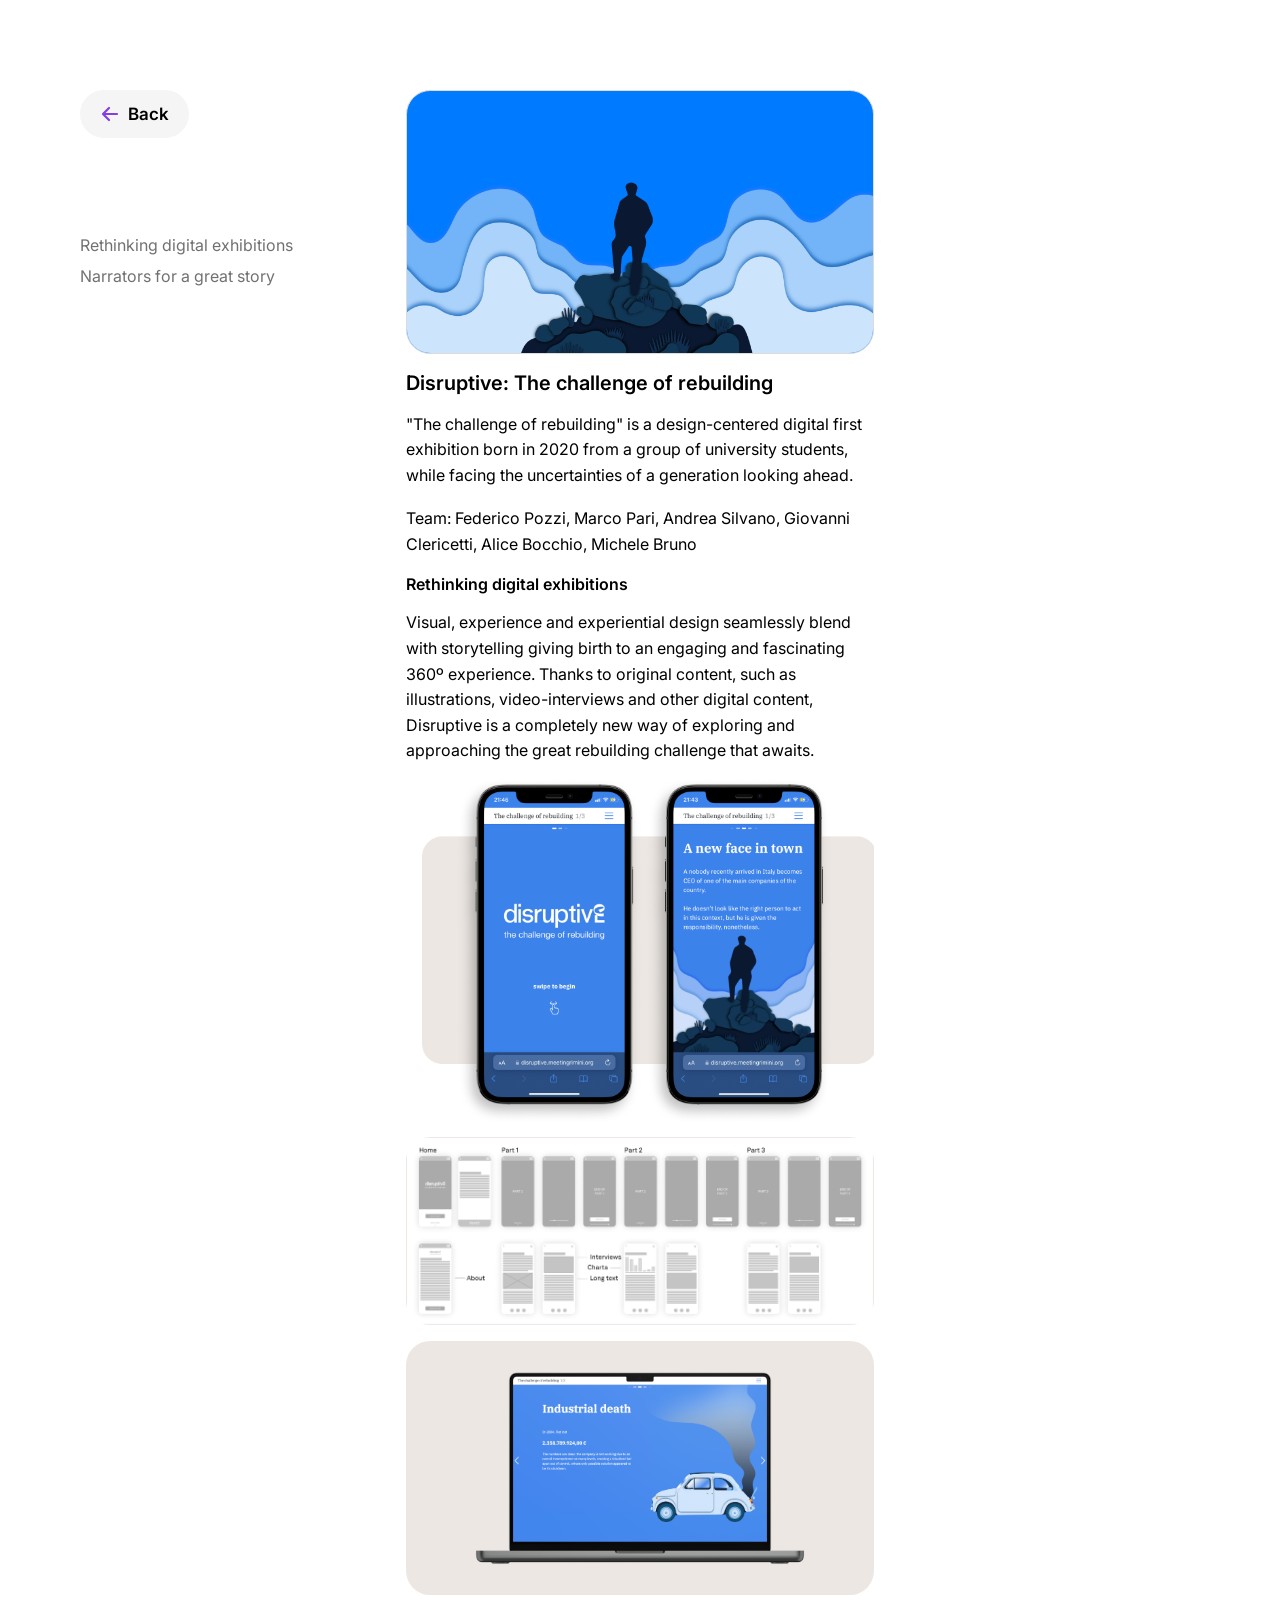
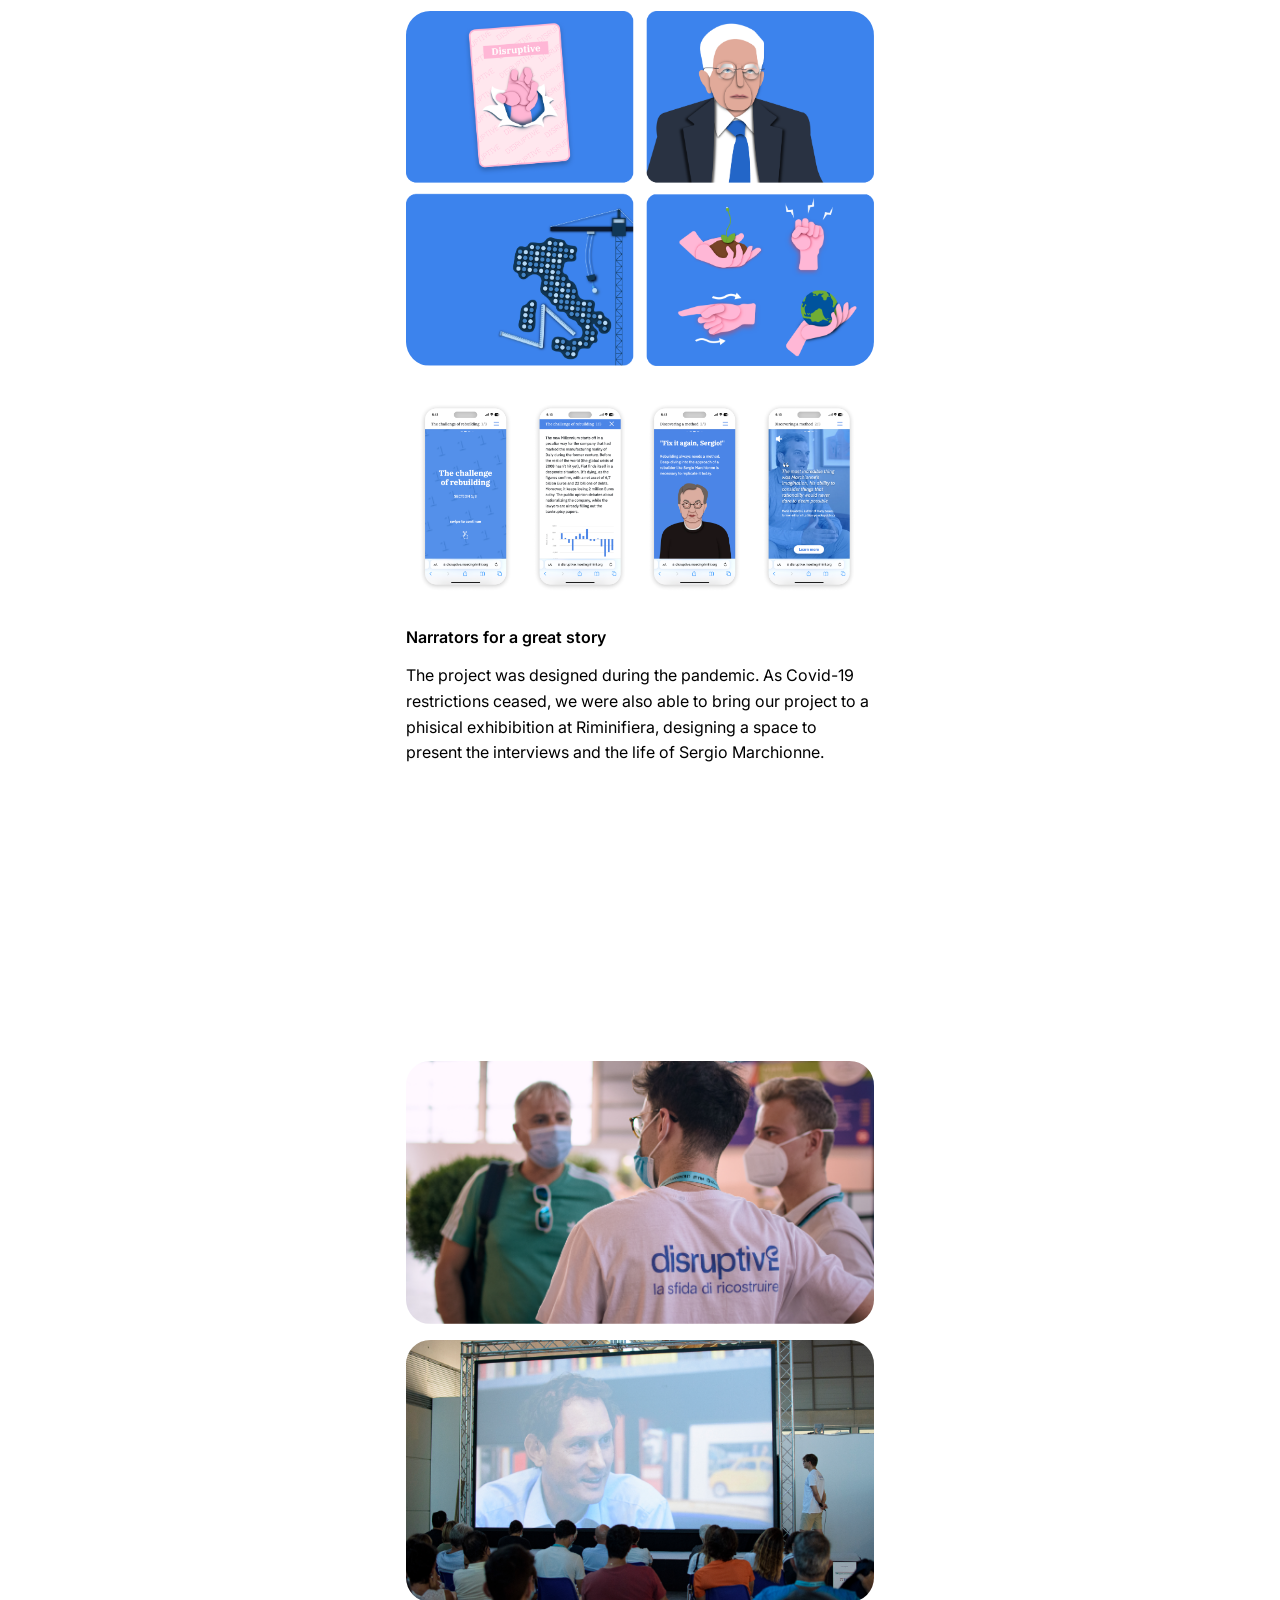
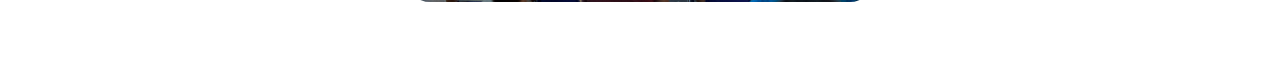
==== disruptive.html @ 3b6b98d2 "12.07.2026 Finalisation of Disruptive project" ====
<!DOCTYPE html>
<html lang="en">
<head>
    <meta charset="UTF-8">
    <meta name="viewport" content="width=device-width, initial-scale=1.0">
    <title>Disruptive: The challenge of rebuilding</title>
    <link rel="stylesheet" href="style.css">
    <link rel="preconnect" href="https://fonts.googleapis.com">
    <link rel="preconnect" href="https://fonts.gstatic.com" crossorigin>
    <link href="https://fonts.googleapis.com/css2?family=Inter:wght@400;600&display=swap" rel="stylesheet">
</head>
<body>
    <div class="container">
        <div class="project-detail">
            <div class="detail-left">
                <a href="index.html" class="action-btn back-btn">
                    <img src="./images/arrow-back-20.svg" class="btn-icon" alt="" />
                    <span>Back</span>
                </a>
                <div class="detail-nav-group">
                    <a class="detail-left-title" href="#summary">Disruptive: The challenge of rebuilding</a>
                    <nav class="detail-nav">
                        <a href="#1">Rethinking digital exhibitions</a>
                        <a href="#2">Narrators for a great story</a>
                        <!-- <a href="#3">Research</a>
                        <a href="#4">Solutions</a>
                        <a href="#5">Impact &amp; outcomes</a>
                        <a href="#6">Reflection and key learnings</a> -->
                    </nav>
                </div>
            </div>
            <div class="detail-right">
                <div class="project-image-wrapper">
                    <img class="project-image" src="./images/Disruptive_thumbnail.png" alt="Disruptive: The challenge of rebuilding" />
                </div>
                <h2 id="summary" class="detail-title">Disruptive: The challenge of rebuilding</h2>
                <p class="detail-body" style="margin-bottom: 2px;">"The challenge of rebuilding" is a design-centered digital first exhibition born in 2020 from a group of university students, while facing the uncertainties of a generation looking ahead.</p>
                <p class="detail-body">Team: Federico Pozzi, Marco Pari, Andrea Silvano, Giovanni Clericetti, Alice Bocchio, Michele Bruno</p>
                <h3 id="1" class="detail-subtitle">Rethinking digital exhibitions</h3>
                <p class="detail-body">Visual, experience and experiential design seamlessly blend with storytelling giving birth to an engaging and fascinating 360º experience. Thanks to original content, such as illustrations, video-interviews and other digital content, Disruptive is a completely new way of exploring and approaching the great rebuilding challenge that awaits.</p>
                <div class="simple-image-wrapper">
                    <img class="simple-image" src="./images/disruptive_2.png" alt="website preview" />
                </div>

                <!-- image wireframe -->
                <div class="fluid-image-wrapper">
                    <img class="fluid-image" src="./images/disruptive-3.png" alt="digital exhibition architecture" />
                </div>

                <div class="fluid-image-wrapper">
                    <img class="fluid-image" src="./images/disruptive_4.png" alt="Website chapter slide: Industrial death, illustrating Fiat's 2004 financial crisis" />
                </div>

                <div class="fluid-image-wrapper">
                    <img class="fluid-image" src="./images/disruptive-6.png" alt="Visual language for the digital exhibition" />
                </div>

                <div class="fluid-image-wrapper">
                    <img class="fluid-image" src="./images/disruptive_5.png" alt="Mobile view of the website's storytelling chapters, featuring a Sergio Marchionne portrait and quote" />
                </div>

                <h3 id="2" class="detail-subtitle">Narrators for a great story</h3>
                <p class="detail-body">The project was designed during the pandemic. As Covid-19 restrictions ceased, we were also able to bring our project to a phisical exhibibition at Riminifiera, designing a space to present the interviews and the life of Sergio Marchionne.</p>

                <div class="video-wrapper">
                    <iframe src="https://www.youtube.com/embed/VSNttCMVKhg?si=aKlhfZ4Y2-HPG0ot" title="YouTube video player" allow="accelerometer; autoplay; clipboard-write; encrypted-media; gyroscope; picture-in-picture; web-share" referrerpolicy="strict-origin-when-cross-origin" allowfullscreen></iframe>
                </div>

                <div class="fluid-image-wrapper">
                    <img class="fluid-image" src="./images/disruptive_6.png" alt="Physical exhibition" />
                </div>

                <div class="fluid-image-wrapper">
                    <img class="fluid-image" src="./images/disruptive_7.png" alt="Physical exhibition" />
                </div>
            </div>
        </div>
    </div>
    <script>
        // Sidebar title reveal
        const detailTitle = document.querySelector('.detail-title');
        const sidebarTitle = document.querySelector('.detail-left-title');

        if (detailTitle && sidebarTitle) {
            const observer = new IntersectionObserver(
                ([entry]) => sidebarTitle.classList.toggle('visible', !entry.isIntersecting),
                { threshold: 0, rootMargin: '-20px 0px 0px 0px' }
            );
            observer.observe(detailTitle);
        }

        // Scroll-spy for nav links
        const navLinks = document.querySelectorAll('.detail-nav a');
        const sectionIds = Array.from(navLinks).map(l => l.getAttribute('href').slice(1));
        const sections = sectionIds.map(id => document.getElementById(id)).filter(Boolean);

        function updateActiveNav() {
            let current = null;
            sections.forEach(section => {
                if (section.getBoundingClientRect().top <= 160) current = section.id;
            });
            navLinks.forEach(link => {
                link.classList.toggle('active', link.getAttribute('href') === `#${current}`);
            });
        }

        window.addEventListener('scroll', updateActiveNav, { passive: true });
        updateActiveNav();
    </script>
</body>
</html>
---- style.css ----
* {
    margin: 0;
    padding: 0;
    box-sizing: border-box;
}

html {
    scroll-behavior: smooth;
}

body {
    font-family: 'Inter', sans-serif;
    background-color: #ffffff;
    display: flex;
    justify-content: center;
    align-items: flex-start;
    min-height: 100vh;
}

.container {
    width: 100%;
    padding: 10vh 80px 0;
}

.profile-image {
    width: 32px;
    height: 32px;
    border-radius: 27.60px;
}

.content {
    width: 100%;
    display: flex;
    flex-direction: column;
    gap: 0;
}

.intro {
    display: grid;
    grid-template-columns: repeat(7, 1fr);
    gap: 20px;
    align-items: start;
    align-content: center;
    min-height: 80vh;
}

.profile-image-wrapper {
    grid-column: 2;
    justify-self: end;
}

.text-section {
    grid-column: 3 / span 3;
    display: flex;
    flex-direction: column;
    align-items: flex-start;
    gap: 9px;
}

h1 {
    color: black;
    font-size: 32px;
    font-weight: 600;
    line-height: 32px;
    word-wrap: break-word;
    margin: 0;
}

.intro p {
    color: black;
    font-size: 24px;
    font-weight: 400;
    word-wrap: break-word;
    margin: 0;
    line-height: 1.4;
}

.intro p a {
    color: inherit;
    text-decoration: underline;
    text-underline-offset: 3px;
}

.intro p a:hover {
    text-decoration-thickness: 2px;
}

.actions {
    display: flex;
    justify-content: flex-start;
    align-items: center;
    gap: 12px;
    margin-top: 25px;
}

.action-btn {
    padding: 14px 20px;
    background-color: #F5F5F5;
    border: none;
    border-radius: 100px;
    display: inline-flex;
    justify-content: flex-start;
    align-items: center;
    gap: 8px;
    cursor: pointer;
    font-family: 'Inter', sans-serif;
    font-size: 17px;
    font-weight: 600;
    color: black;
    text-decoration: none;
    transition: background-color 0.3s ease;
}

.action-btn:hover {
    background-color: #e8e8e8;
}

.action-btn .btn-icon {
    width: 20px;
    height: 20px;
    display: inline-block;
}

.resume-btn .btn-icon {
    filter: invert(24%) sepia(78%) saturate(1664%) hue-rotate(250deg) brightness(105%) contrast(100%);
}

.linkedin-btn .btn-icon {
    filter: invert(58%) sepia(76%) saturate(426%) hue-rotate(175deg) brightness(99%) contrast(99%);
}

.mail-btn .btn-icon {
    filter: invert(73%) sepia(82%) saturate(455%) hue-rotate(85deg) brightness(101%) contrast(101%);
}

.project {
    display: grid;
    grid-template-columns: repeat(7, 1fr);
    gap: 20px;
}

.project + .project {
    padding-top: 60px;
}

.project-content {
    grid-column: 3 / span 3;
    display: flex;
    flex-direction: column;
    gap: 16px;
}

.project-image-wrapper {
    width: 100%;
    aspect-ratio: 537.5 / 302.34;
    border-radius: 24.25px;
    border: 1.52px solid #DCDCDC;
    background-color: #007bff;
    overflow: hidden;
}

.simple-image-wrapper {
    width: 100%;
    aspect-ratio: 537.5 / 302.34;
    border-radius: 24.25px;
}

.project-image {
    width: 100%;
    height: 100%;
    object-fit: cover;
    display: block;
    transition: transform 0.3s ease;
}

.simple-image {
    width: 100%;
    height: 100%;
    object-fit: cover;
    border-radius: 24.25px;
}

.fluid-image-wrapper {
    width: 100%;
}

.fluid-image {
    width: 100%;
    height: auto;
    display: block;
    border-radius: 24.25px;
}

.video-wrapper {
    width: 100%;
    aspect-ratio: 16 / 9;
    border-radius: 24.25px;
    overflow: hidden;
}

.video-wrapper iframe {
    width: 100%;
    height: 100%;
    border: 0;
    display: block;
}

.project-image-wrapper:hover .project-image {
    transform: scale(1.05);
}

.project-info {
    display: flex;
    flex-direction: column;
    gap: 6px;
}

.project-meta {
    color: #717171;
    font-size: 14px;
    font-weight: 400;
}

.project-title {
    color: black;
    font-size: 16px;
    font-weight: 600;
}

.project-desc {
    color: #000000;
    font-size: 14px;
    font-weight: 400;
}

.project-disclaimer {
    color: #717171;
    font-size: 14px;
    font-weight: 400;
}

/* Project detail page */
.project-detail {
    display: grid;
    grid-template-columns: repeat(7, 1fr);
    gap: 20px;
    align-items: start;
    padding-bottom: 80px;
}

.detail-left {
    grid-column: 1 / span 2;
    display: flex;
    flex-direction: column;
    align-items: flex-start;
    gap: 40px;
    position: sticky;
    top: 10vh;
    align-self: start;
}

.detail-nav-group {
    display: flex;
    flex-direction: column;
    width: 100%;
}

.detail-left-title {
    color: #717171;
    font-size: 16px;
    font-weight: 400;
    line-height: 1.8;
    text-decoration: none;
    opacity: 0;
    margin-bottom: 24px;
    transition: opacity 0.3s ease;
}

.detail-left-title.visible {
    opacity: 1;
}

.detail-right {
    grid-column: 3 / span 3;
    display: flex;
    flex-direction: column;
    gap: 16px;
}

.detail-right .project-image-wrapper:hover .project-image {
    transform: none;
}

.detail-title {
    font-size: 20px;
    font-weight: 600;
    color: black;
    line-height: 1.3;
    margin: 0;
}

.detail-subtitle {
    font-size: 16px;
    font-weight: 600;
    color: black;
    line-height: 1.3;
    margin: 0;
}

.detail-nav {
    display: flex;
    flex-direction: column;
    gap: 2px;
}

.detail-nav a {
    color: #717171;
    font-size: 16px;
    font-weight: 400;
    text-decoration: none;
    line-height: 1.8;
    transition: color 0.2s ease;
}

.detail-nav a:hover,
.detail-nav a.active {
    color: black;
}

.detail-body {
    color: black;
    font-size: 16px;
    font-weight: 400;
    line-height: 1.6;
    margin: 0;
}

/* Make project card content a link */
a.project-content {
    text-decoration: none;
    color: inherit;
    cursor: pointer;
}

@media (max-width: 768px) {
    .container {
        padding: 20px;
    }

    .intro {
        display: flex;
        flex-direction: row;
        gap: 12px;
    }

    .profile-image-wrapper,
    .text-section {
        grid-column: auto;
    }

    .project {
        display: block;
    }

    .project-content {
        grid-column: auto;
    }

    .intro p {
        font-size: 24px;
    }

    .actions {
        flex-wrap: wrap;
    }

    .project-detail {
        display: flex;
        flex-direction: column;
        gap: 24px;
    }

    .detail-nav {
        display: none;
    }
}
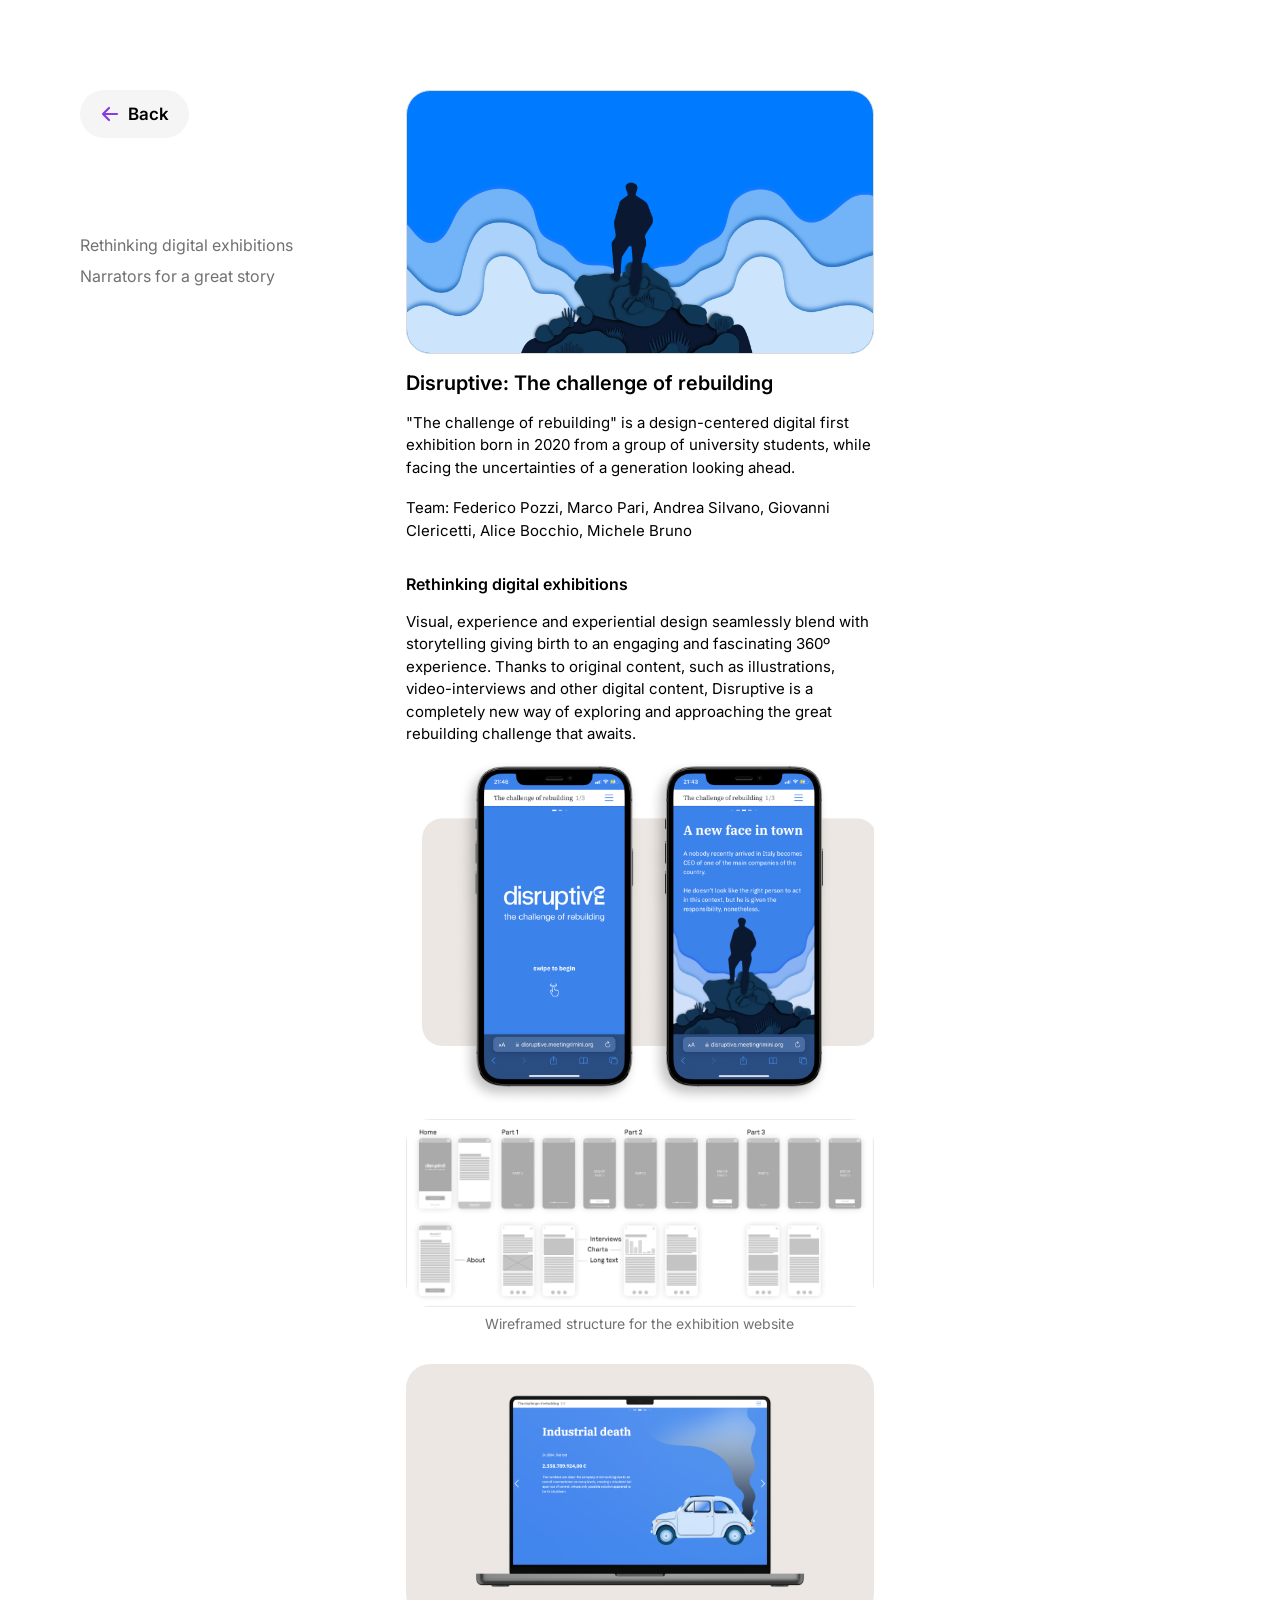
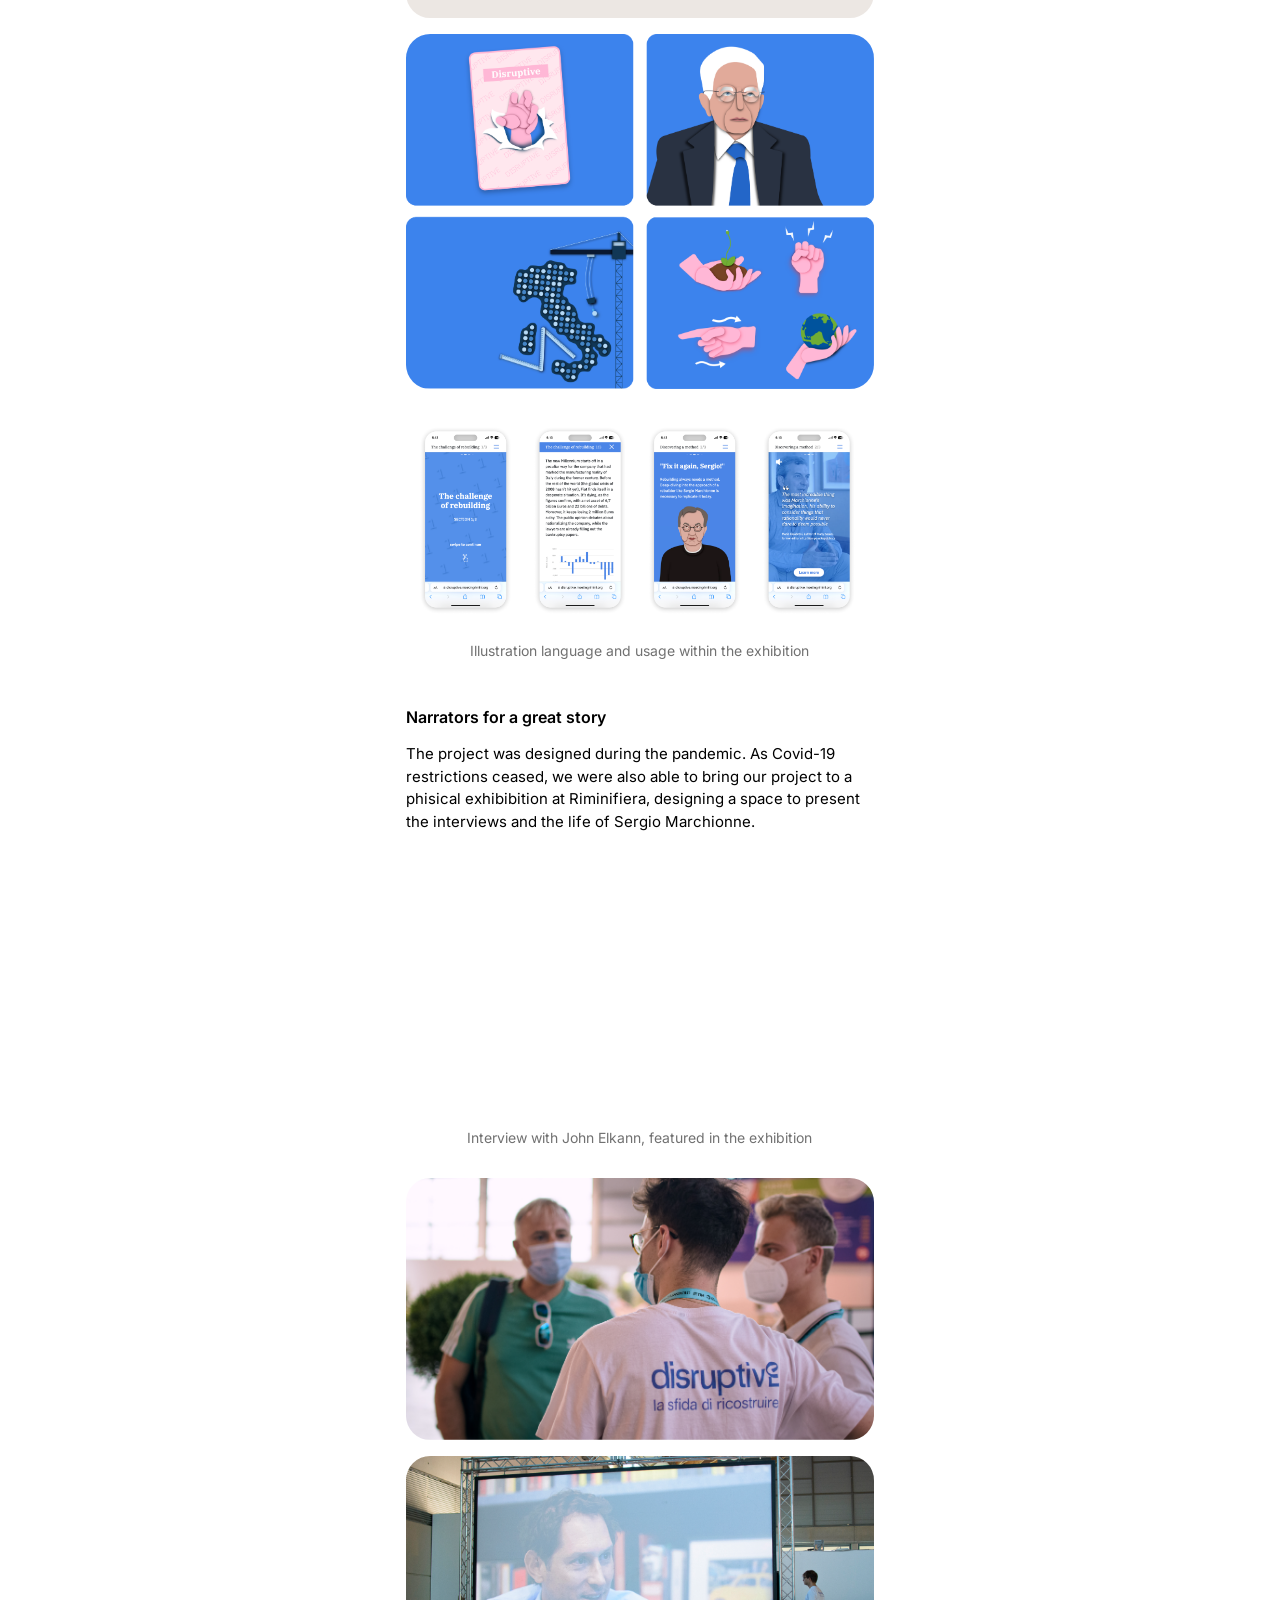
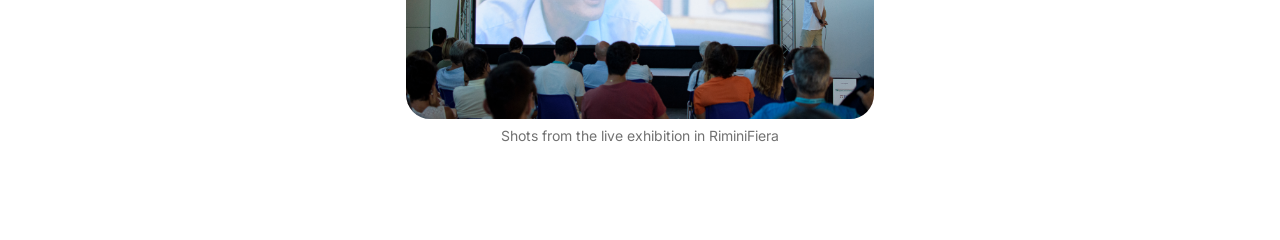
==== commit 5fcb0bb1: "04 ago - commit" ====
--- a/disruptive.html
+++ b/disruptive.html
@@ -10,6 +10,7 @@
     <link href="https://fonts.googleapis.com/css2?family=Inter:wght@400;600&display=swap" rel="stylesheet">
 </head>
 <body>
+    <div class="top-fade"></div>
     <div class="container">
         <div class="project-detail">
             <div class="detail-left">
@@ -45,6 +46,7 @@
                 <!-- image wireframe -->
                 <div class="fluid-image-wrapper">
                     <img class="fluid-image" src="./images/disruptive-3.png" alt="digital exhibition architecture" />
+                    <p class="project-disclaimer" style="margin-top: 8px; margin-bottom: 16px;">Wireframed structure for the exhibition website</p>
                 </div>
 
                 <div class="fluid-image-wrapper">
@@ -57,6 +59,7 @@
 
                 <div class="fluid-image-wrapper">
                     <img class="fluid-image" src="./images/disruptive_5.png" alt="Mobile view of the website's storytelling chapters, featuring a Sergio Marchionne portrait and quote" />
+                    <p class="project-disclaimer" style="margin-top: 8px; margin-bottom: 16px;">Illustration language and usage within the exhibition</p>
                 </div>
 
                 <h3 id="2" class="detail-subtitle">Narrators for a great story</h3>
@@ -65,6 +68,7 @@
                 <div class="video-wrapper">
                     <iframe src="https://www.youtube.com/embed/VSNttCMVKhg?si=aKlhfZ4Y2-HPG0ot" title="YouTube video player" allow="accelerometer; autoplay; clipboard-write; encrypted-media; gyroscope; picture-in-picture; web-share" referrerpolicy="strict-origin-when-cross-origin" allowfullscreen></iframe>
                 </div>
+                <p class="project-disclaimer" style="margin-bottom: 16px;">Interview with John Elkann, featured in the exhibition</p>
 
                 <div class="fluid-image-wrapper">
                     <img class="fluid-image" src="./images/disruptive_6.png" alt="Physical exhibition" />
@@ -72,6 +76,7 @@
 
                 <div class="fluid-image-wrapper">
                     <img class="fluid-image" src="./images/disruptive_7.png" alt="Physical exhibition" />
+                    <p class="project-disclaimer" style="margin-top: 8px; margin-bottom: 16px;">Shots from the live exhibition in RiminiFiera</p>
                 </div>
             </div>
         </div>
--- a/style.css
+++ b/style.css
@@ -20,6 +20,17 @@
 .container {
     width: 100%;
     padding: 10vh 80px 0;
+}
+
+.top-fade {
+    position: fixed;
+    top: 0;
+    left: 0;
+    width: 100%;
+    height: 90px;
+    background: linear-gradient(to bottom, #ffffff 0%, rgba(255, 255, 255, 0) 100%);
+    pointer-events: none;
+    z-index: 999;
 }
 
 .profile-image {
@@ -68,11 +79,11 @@
 
 .intro p {
     color: black;
-    font-size: 24px;
+    font-size: 22px;
     font-weight: 400;
     word-wrap: break-word;
     margin: 0;
-    line-height: 1.4;
+    line-height: 1.35;
 }
 
 .intro p a {
@@ -237,6 +248,7 @@
     color: #717171;
     font-size: 14px;
     font-weight: 400;
+    text-align: center;
 }
 
 /* Project detail page */
@@ -305,6 +317,7 @@
     color: black;
     line-height: 1.3;
     margin: 0;
+    padding-top: 16px;
 }
 
 .detail-nav {
@@ -329,9 +342,9 @@
 
 .detail-body {
     color: black;
-    font-size: 16px;
-    font-weight: 400;
-    line-height: 1.6;
+    font-size: 15px;
+    font-weight: 400;
+    line-height: 1.5;
     margin: 0;
 }
 
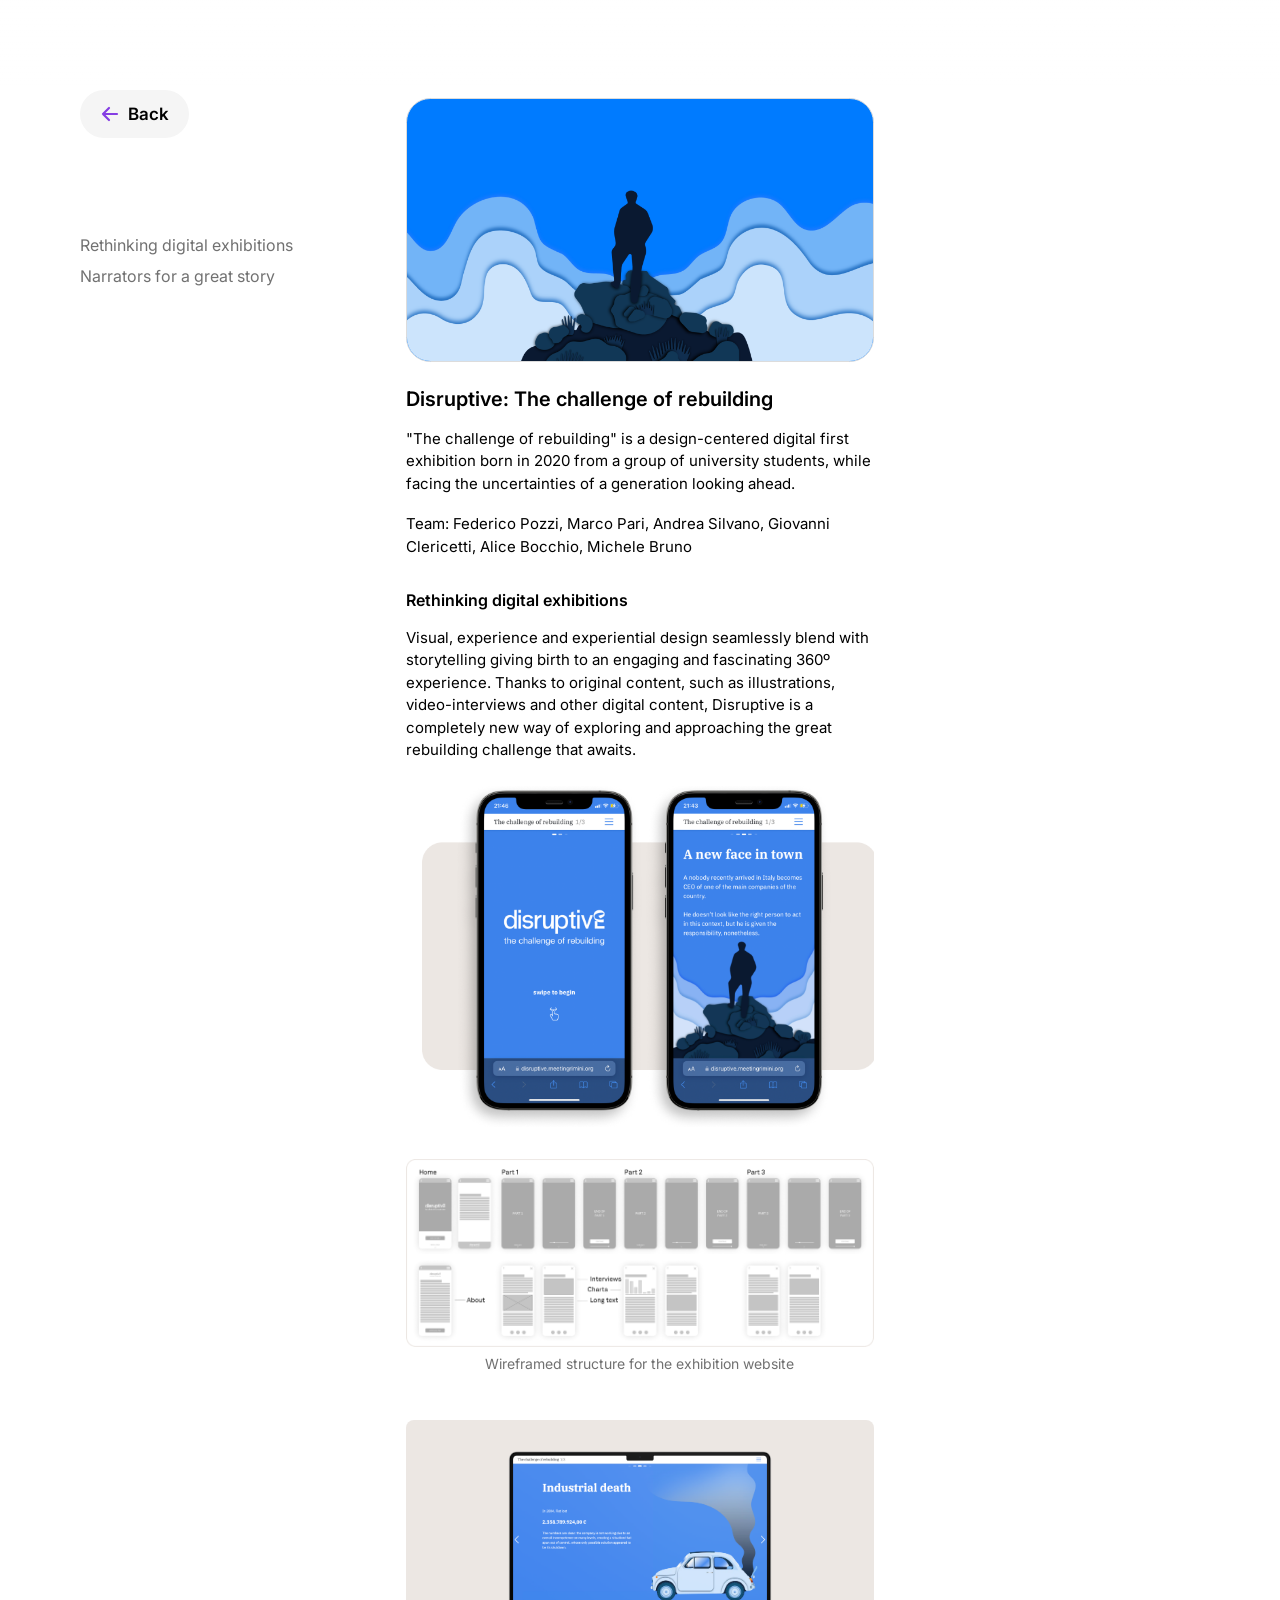
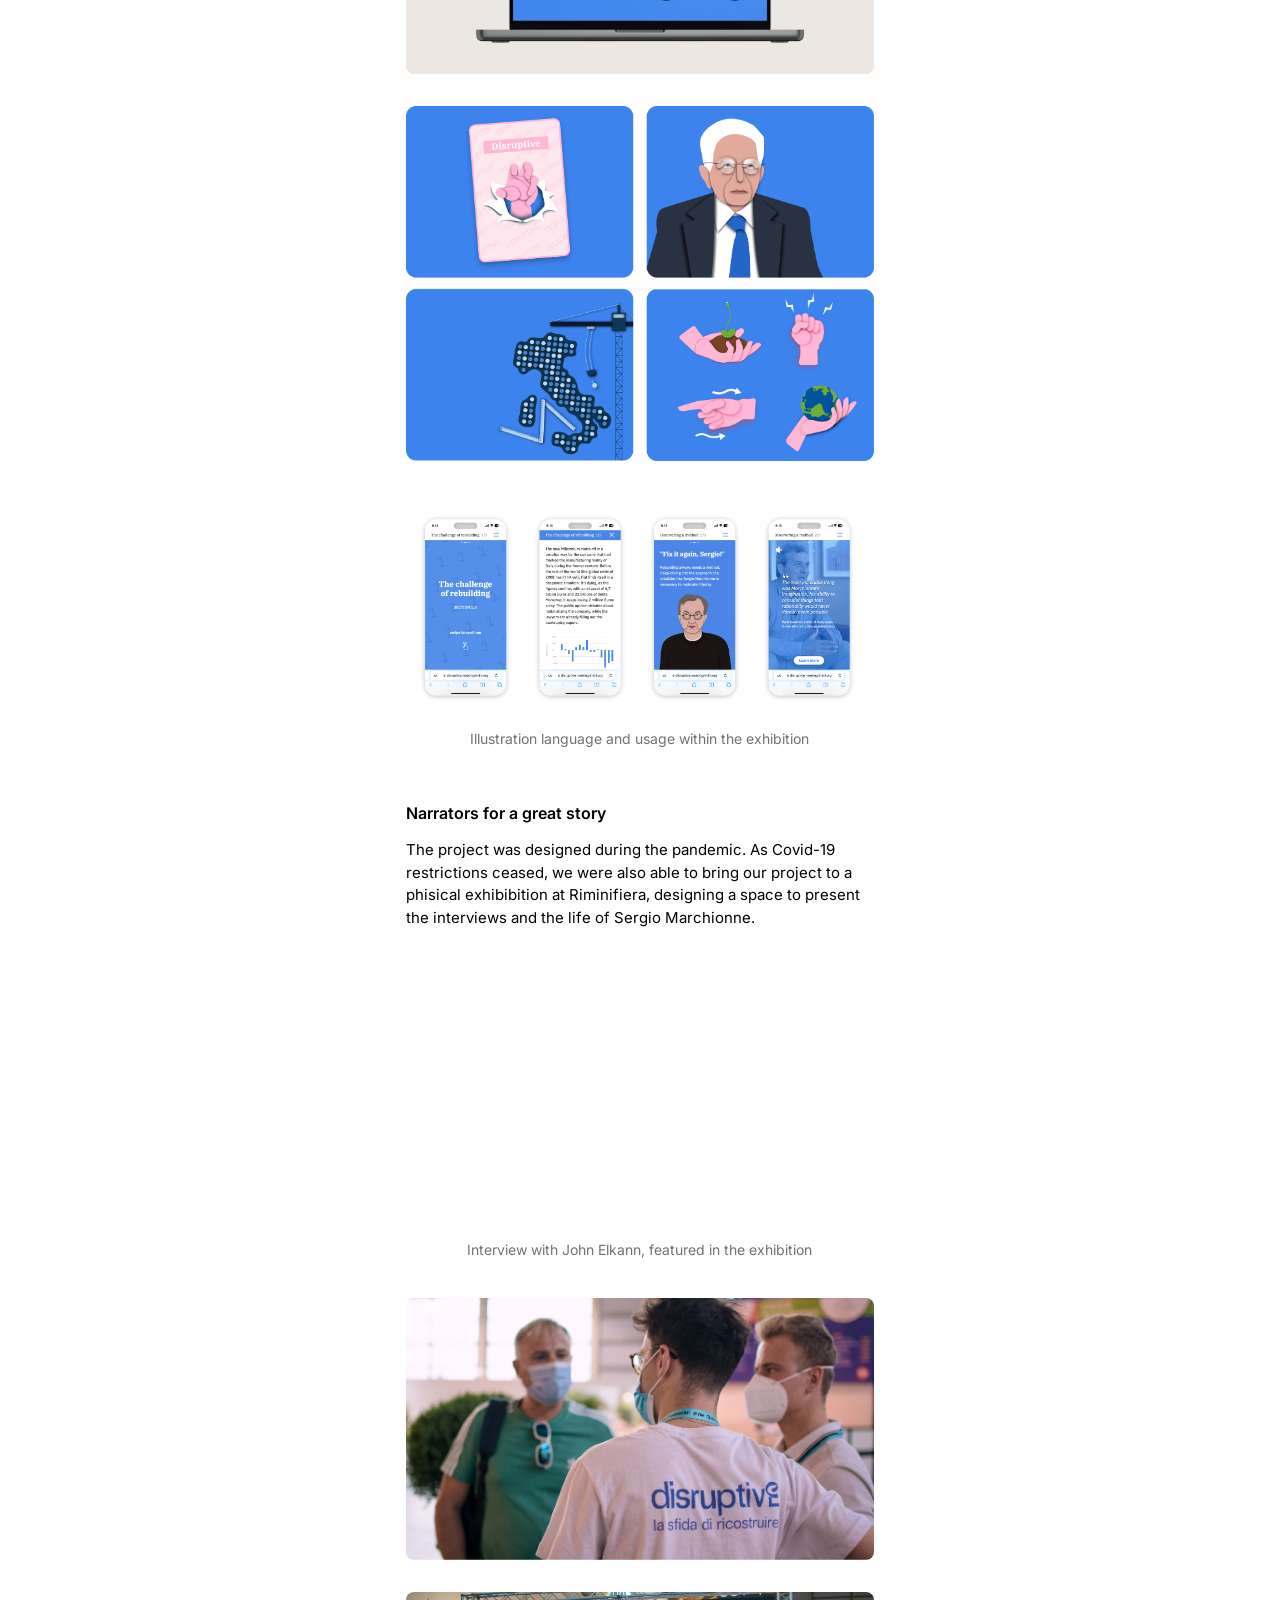
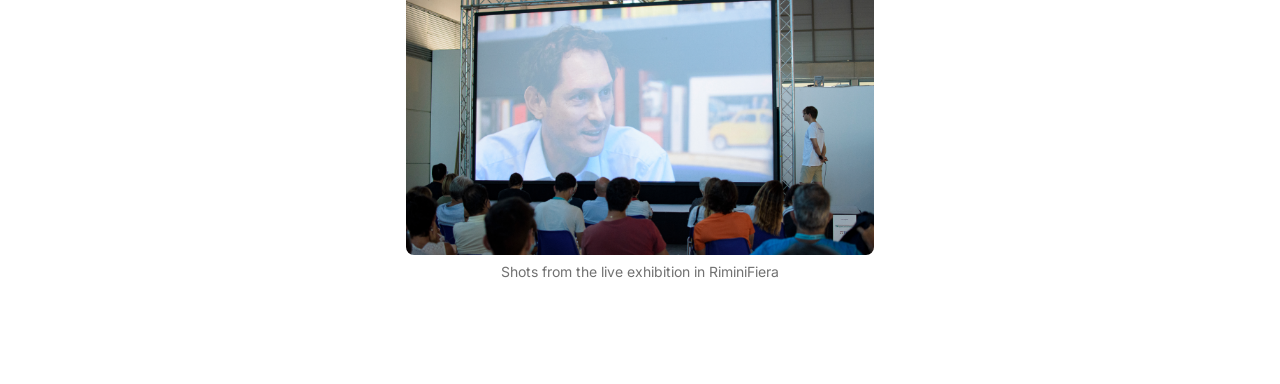
==== commit ac2cbcf2: "11 settembre - architecture proj. - added light / dark mode switch - added images and refined archit" ====
--- a/disruptive.html
+++ b/disruptive.html
@@ -4,6 +4,15 @@
     <meta charset="UTF-8">
     <meta name="viewport" content="width=device-width, initial-scale=1.0">
     <title>Disruptive: The challenge of rebuilding</title>
+    <script>
+        (function () {
+            var saved = localStorage.getItem('theme');
+            var prefersDark = window.matchMedia('(prefers-color-scheme: dark)').matches;
+            if (saved === 'dark' || (!saved && prefersDark)) {
+                document.documentElement.setAttribute('data-theme', 'dark');
+            }
+        })();
+    </script>
     <link rel="stylesheet" href="style.css">
     <link rel="preconnect" href="https://fonts.googleapis.com">
     <link rel="preconnect" href="https://fonts.gstatic.com" crossorigin>
--- a/style.css
+++ b/style.css
@@ -2,15 +2,34 @@
     margin: 0;
     padding: 0;
     box-sizing: border-box;
+    transition: background-color 0.2s ease, color 0.2s ease, border-color 0.2s ease;
 }
 
 html {
     scroll-behavior: smooth;
 }
 
+:root {
+    --bg: #ffffff;
+    --text-primary: #000000;
+    --text-secondary: #717171;
+    --surface: #F5F5F5;
+    --surface-hover: #e8e8e8;
+    --border: #DCDCDC;
+}
+
+:root[data-theme="dark"] {
+    --bg: #0d0d0d;
+    --text-primary: #f5f5f5;
+    --text-secondary: #a0a0a0;
+    --surface: #1c1c1c;
+    --surface-hover: #2a2a2a;
+    --border: #333333;
+}
+
 body {
     font-family: 'Inter', sans-serif;
-    background-color: #ffffff;
+    background-color: var(--bg);
     display: flex;
     justify-content: center;
     align-items: flex-start;
@@ -28,9 +47,68 @@
     left: 0;
     width: 100%;
     height: 90px;
-    background: linear-gradient(to bottom, #ffffff 0%, rgba(255, 255, 255, 0) 100%);
+    background: linear-gradient(to bottom, var(--bg) 0%, transparent 100%);
     pointer-events: none;
     z-index: 999;
+}
+
+.theme-toggle {
+    position: fixed;
+    top: 24px;
+    right: 24px;
+    z-index: 1000;
+    background: none;
+    border: none;
+    padding: 0;
+    cursor: pointer;
+    -webkit-tap-highlight-color: transparent;
+}
+
+.theme-toggle-track {
+    position: relative;
+    display: flex;
+    align-items: center;
+    justify-content: space-between;
+    width: 88px;
+    height: 44px;
+    border-radius: 100px;
+    background-color: var(--surface);
+    border: 1px solid var(--border);
+    padding: 5px;
+    box-sizing: border-box;
+}
+
+.theme-toggle-thumb {
+    position: absolute;
+    top: 50%;
+    left: 5px;
+    width: 34px;
+    height: 34px;
+    border-radius: 50%;
+    background-color: var(--surface-hover);
+    box-shadow: 0 1px 2px rgba(0, 0, 0, 0.15);
+    transform: translateY(-50%);
+    transition: transform 0.25s ease;
+}
+
+.theme-toggle[aria-checked="true"] .theme-toggle-thumb {
+    transform: translateY(-50%) translateX(42px);
+}
+
+.theme-toggle-icon {
+    position: relative;
+    z-index: 1;
+    width: 34px;
+    height: 34px;
+    display: flex;
+    align-items: center;
+    justify-content: center;
+}
+
+.theme-toggle-icon img {
+    width: 22px;
+    height: 22px;
+    display: block;
 }
 
 .profile-image {
@@ -69,7 +147,7 @@
 }
 
 h1 {
-    color: black;
+    color: var(--text-primary);
     font-size: 32px;
     font-weight: 600;
     line-height: 32px;
@@ -78,7 +156,7 @@
 }
 
 .intro p {
-    color: black;
+    color: var(--text-primary);
     font-size: 22px;
     font-weight: 400;
     word-wrap: break-word;
@@ -106,7 +184,7 @@
 
 .action-btn {
     padding: 14px 20px;
-    background-color: #F5F5F5;
+    background-color: var(--surface);
     border: none;
     border-radius: 100px;
     display: inline-flex;
@@ -117,13 +195,13 @@
     font-family: 'Inter', sans-serif;
     font-size: 17px;
     font-weight: 600;
-    color: black;
+    color: var(--text-primary);
     text-decoration: none;
     transition: background-color 0.3s ease;
 }
 
 .action-btn:hover {
-    background-color: #e8e8e8;
+    background-color: var(--surface-hover);
 }
 
 .action-btn .btn-icon {
@@ -165,15 +243,17 @@
     width: 100%;
     aspect-ratio: 537.5 / 302.34;
     border-radius: 24.25px;
-    border: 1.52px solid #DCDCDC;
+    border: 1.52px solid var(--border);
     background-color: #007bff;
     overflow: hidden;
+    margin: 8px 0;
 }
 
 .simple-image-wrapper {
     width: 100%;
     aspect-ratio: 537.5 / 302.34;
     border-radius: 24.25px;
+    margin: 8px 0;
 }
 
 .project-image {
@@ -193,13 +273,14 @@
 
 .fluid-image-wrapper {
     width: 100%;
+    margin: 8px 0;
 }
 
 .fluid-image {
     width: 100%;
     height: auto;
     display: block;
-    border-radius: 24.25px;
+    border-radius: 8px;
 }
 
 .video-wrapper {
@@ -207,6 +288,7 @@
     aspect-ratio: 16 / 9;
     border-radius: 24.25px;
     overflow: hidden;
+    margin: 8px 0;
 }
 
 .video-wrapper iframe {
@@ -227,25 +309,25 @@
 }
 
 .project-meta {
-    color: #717171;
+    color: var(--text-secondary);
     font-size: 14px;
     font-weight: 400;
 }
 
 .project-title {
-    color: black;
+    color: var(--text-primary);
     font-size: 16px;
     font-weight: 600;
 }
 
 .project-desc {
-    color: #000000;
+    color: var(--text-primary);
     font-size: 14px;
     font-weight: 400;
 }
 
 .project-disclaimer {
-    color: #717171;
+    color: var(--text-secondary);
     font-size: 14px;
     font-weight: 400;
     text-align: center;
@@ -278,7 +360,7 @@
 }
 
 .detail-left-title {
-    color: #717171;
+    color: var(--text-secondary);
     font-size: 16px;
     font-weight: 400;
     line-height: 1.8;
@@ -306,7 +388,7 @@
 .detail-title {
     font-size: 20px;
     font-weight: 600;
-    color: black;
+    color: var(--text-primary);
     line-height: 1.3;
     margin: 0;
 }
@@ -314,7 +396,7 @@
 .detail-subtitle {
     font-size: 16px;
     font-weight: 600;
-    color: black;
+    color: var(--text-primary);
     line-height: 1.3;
     margin: 0;
     padding-top: 16px;
@@ -327,7 +409,7 @@
 }
 
 .detail-nav a {
-    color: #717171;
+    color: var(--text-secondary);
     font-size: 16px;
     font-weight: 400;
     text-decoration: none;
@@ -337,11 +419,11 @@
 
 .detail-nav a:hover,
 .detail-nav a.active {
-    color: black;
+    color: var(--text-primary);
 }
 
 .detail-body {
-    color: black;
+    color: var(--text-primary);
     font-size: 15px;
     font-weight: 400;
     line-height: 1.5;
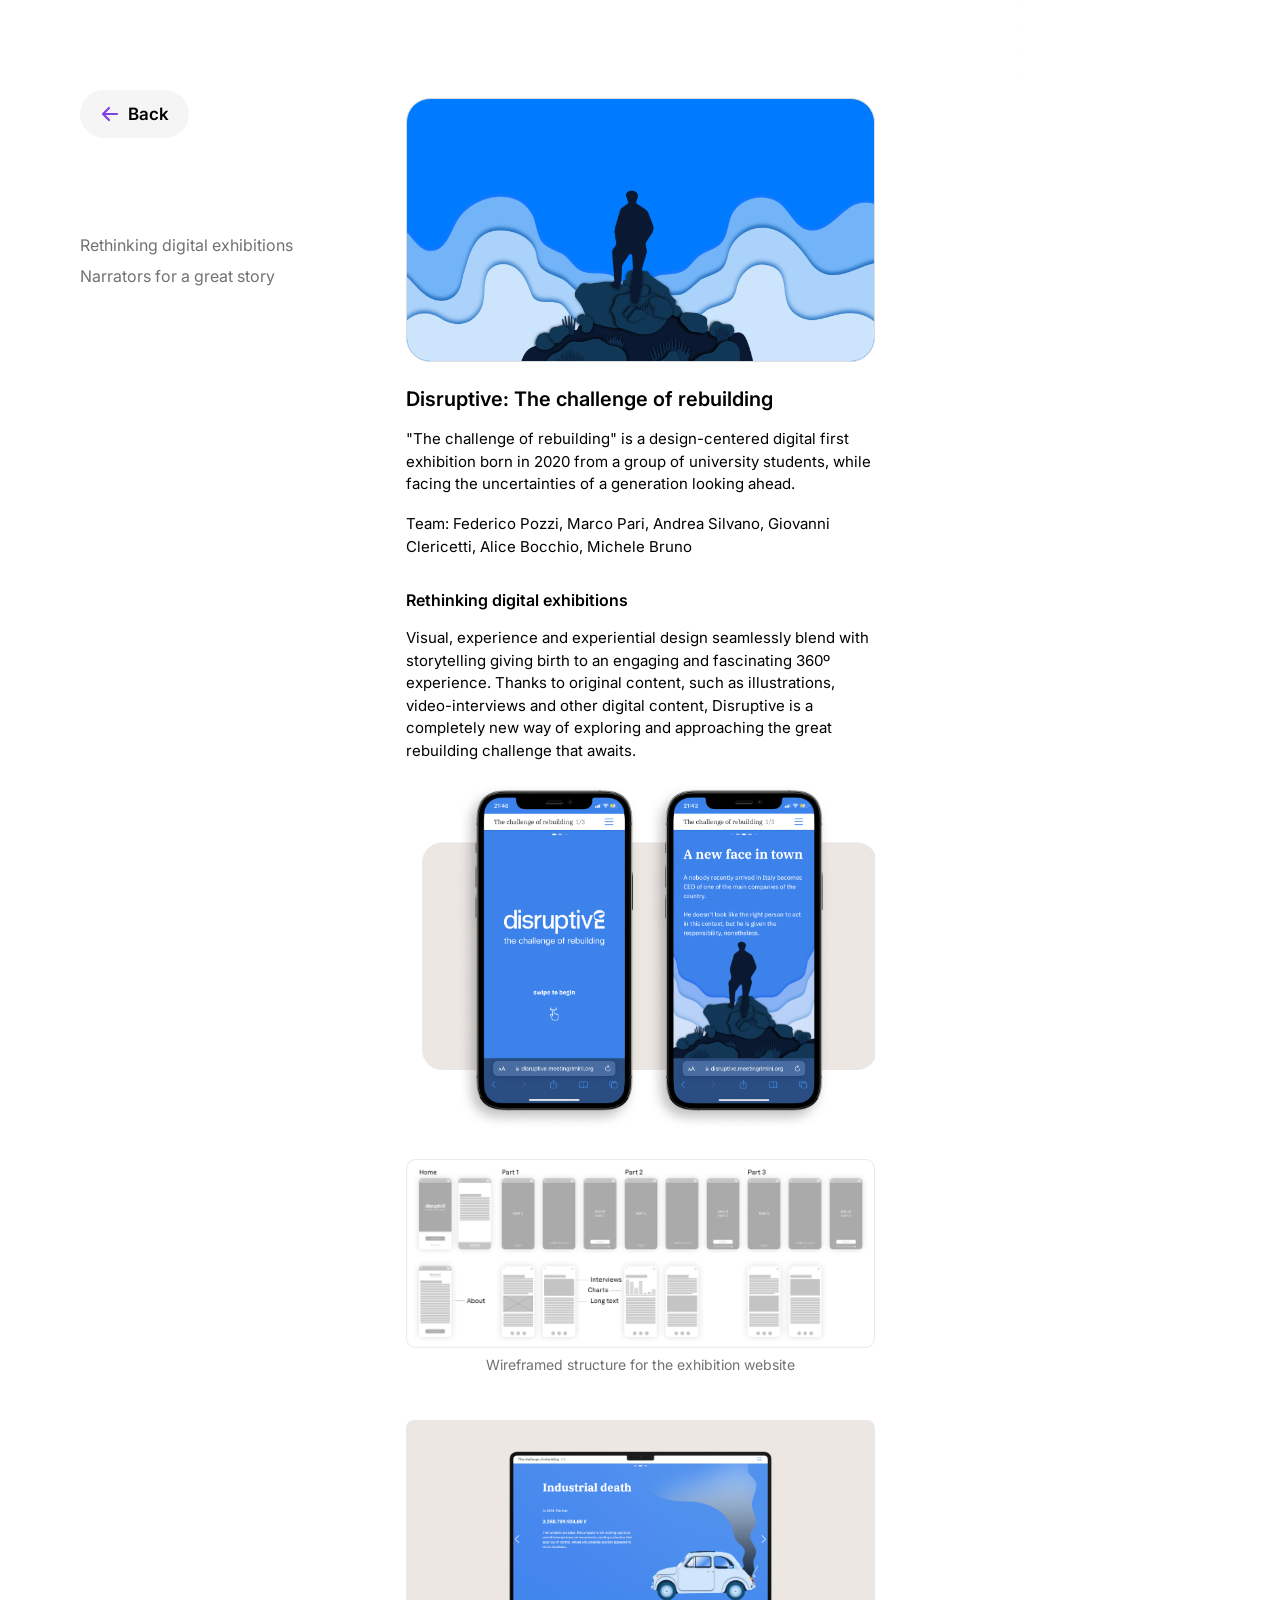
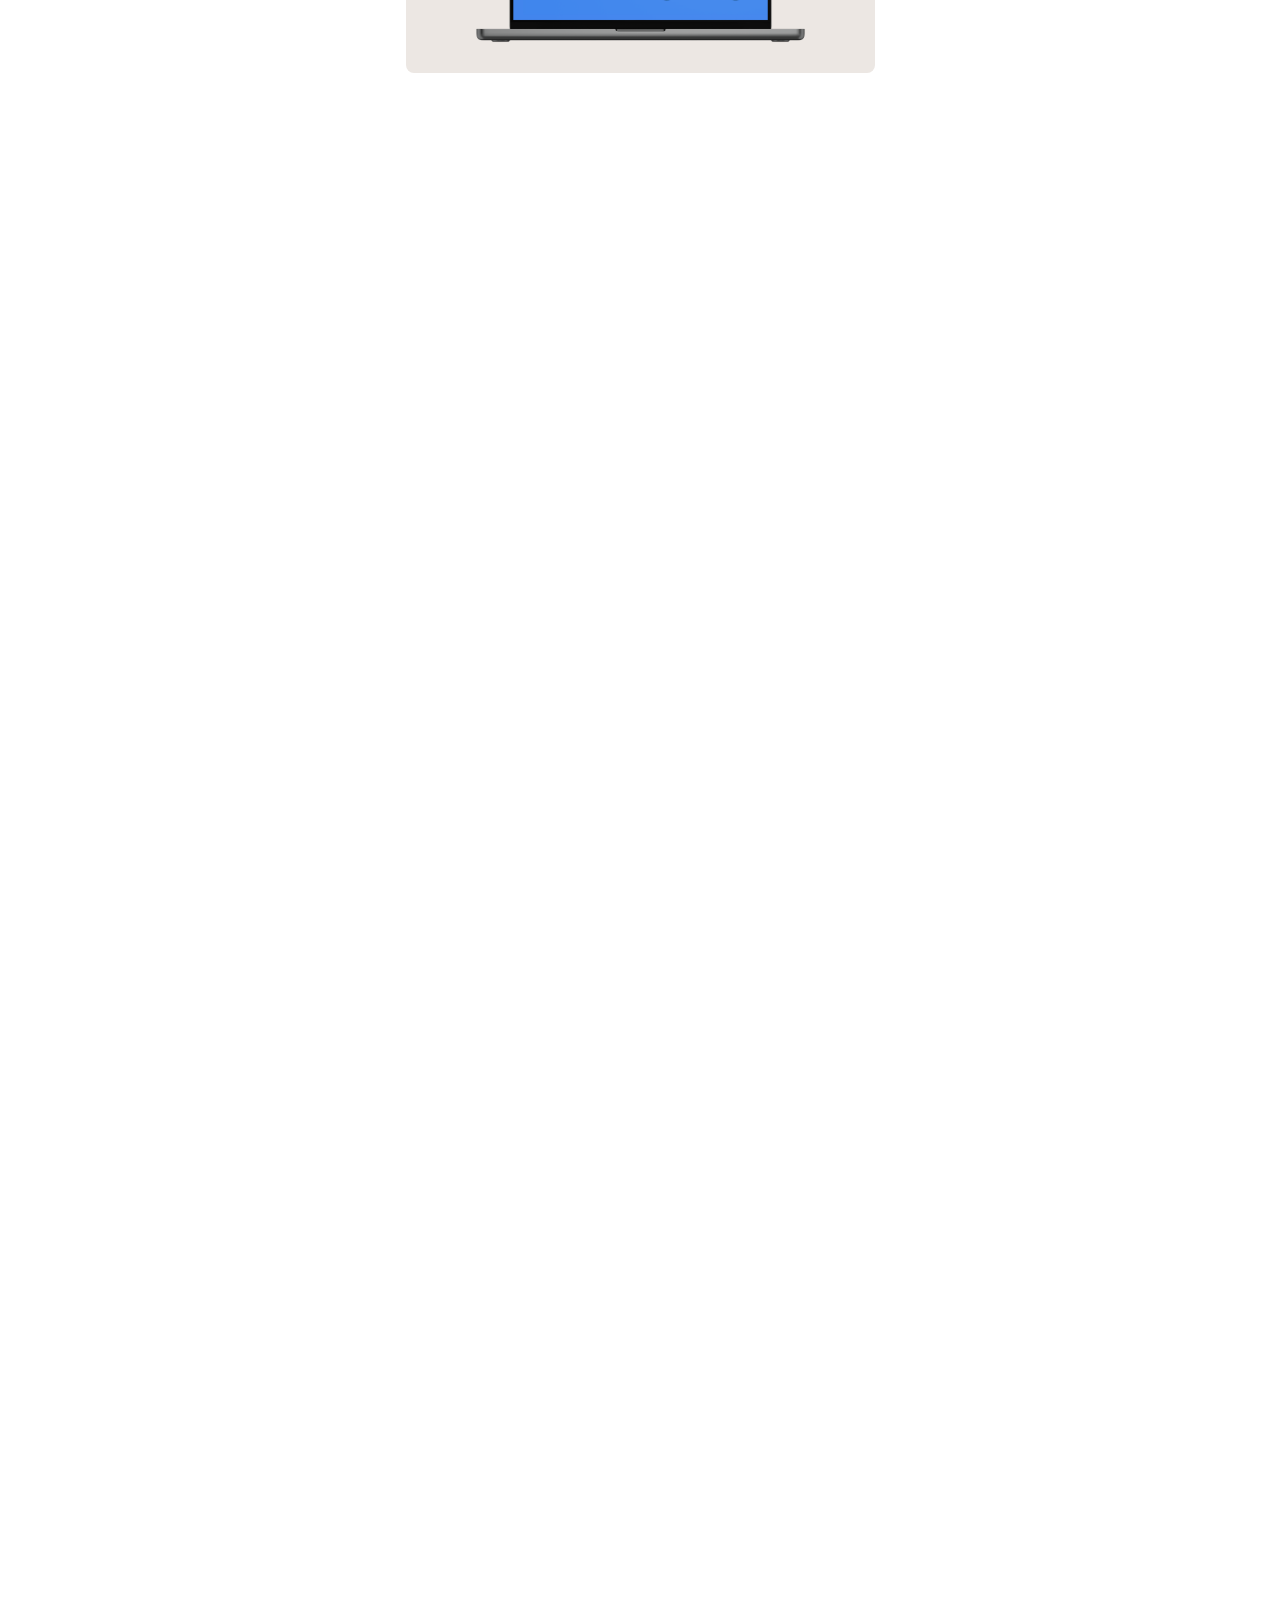
==== commit 43ac4282: "plans projects drafted - new fade effect - plans project content drafted" ====
--- a/disruptive.html
+++ b/disruptive.html
@@ -121,5 +121,6 @@
         window.addEventListener('scroll', updateActiveNav, { passive: true });
         updateActiveNav();
     </script>
+    <script src="reveal.js"></script>
 </body>
 </html>
--- a/style.css
+++ b/style.css
@@ -437,6 +437,45 @@
     cursor: pointer;
 }
 
+/* Scroll reveal */
+.reveal,
+.reveal-image {
+    will-change: opacity, transform, filter;
+}
+
+.reveal {
+    opacity: 0;
+    transform: translateY(28px);
+    filter: blur(8px);
+    transition: opacity 0.9s cubic-bezier(0.22, 1, 0.36, 1),
+                transform 0.9s cubic-bezier(0.22, 1, 0.36, 1),
+                filter 0.9s cubic-bezier(0.22, 1, 0.36, 1);
+}
+
+.reveal-image {
+    opacity: 0;
+    transform: scale(1.04);
+    transition: opacity 1.1s cubic-bezier(0.22, 1, 0.36, 1),
+                transform 1.1s cubic-bezier(0.22, 1, 0.36, 1);
+}
+
+.reveal.is-visible,
+.reveal-image.is-visible {
+    opacity: 1;
+    transform: none;
+    filter: none;
+}
+
+@media (prefers-reduced-motion: reduce) {
+    .reveal,
+    .reveal-image {
+        opacity: 1;
+        transform: none;
+        filter: none;
+        transition: none;
+    }
+}
+
 @media (max-width: 768px) {
     .container {
         padding: 20px;
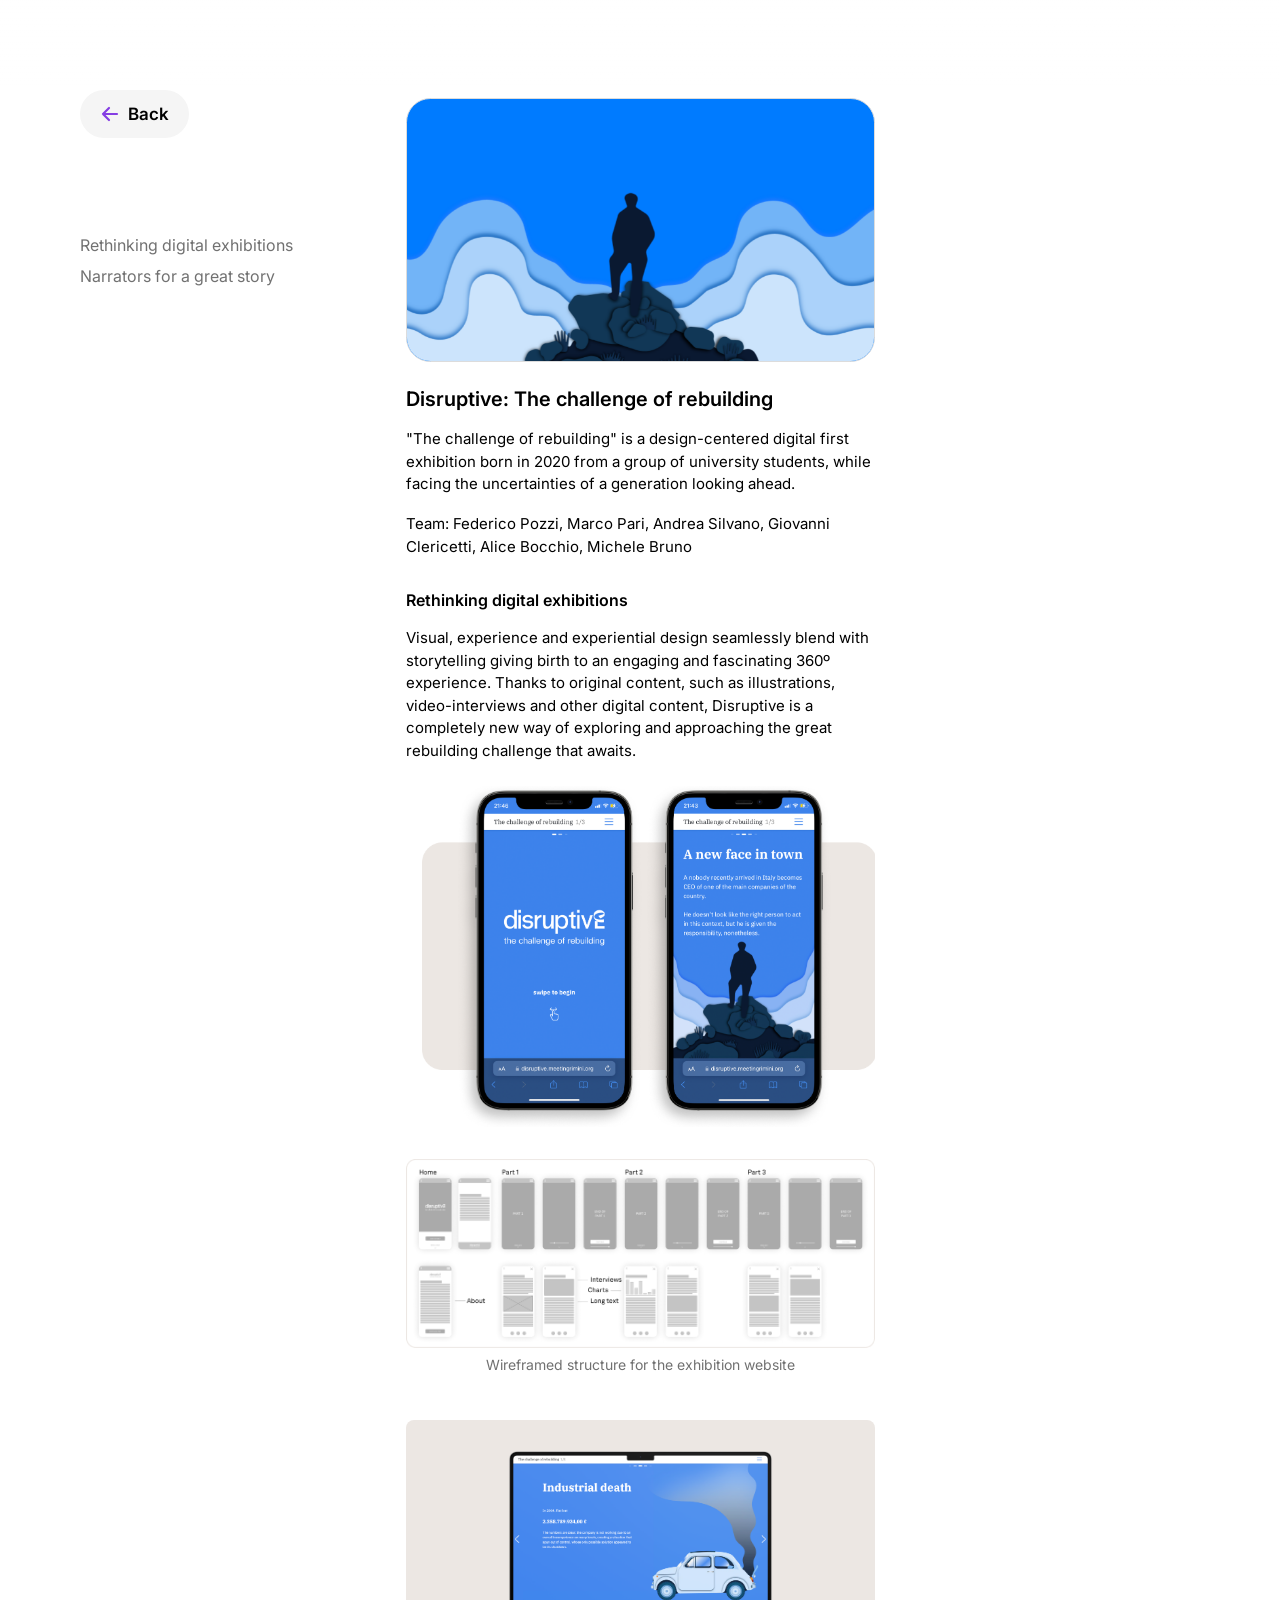
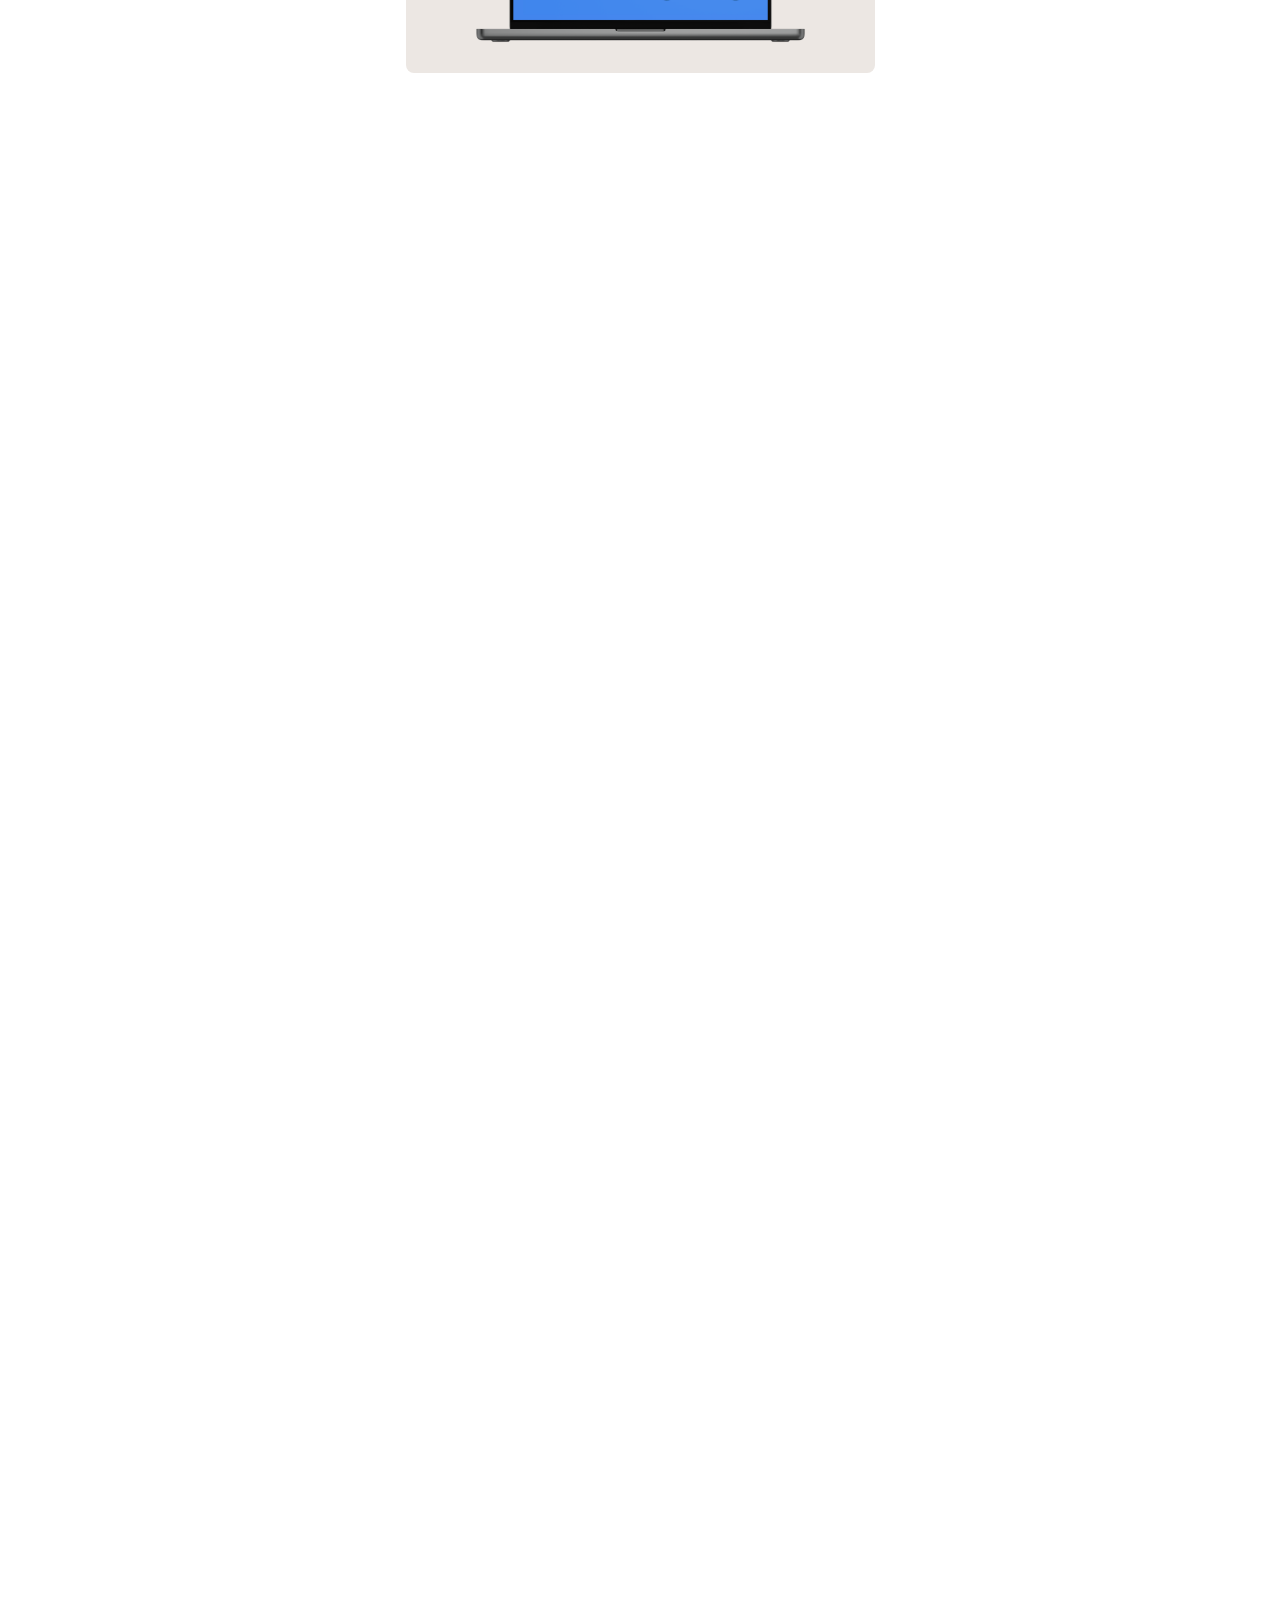
==== commit a56537ce: "22 Oct - push" ====
--- a/disruptive.html
+++ b/disruptive.html
@@ -122,5 +122,6 @@
         updateActiveNav();
     </script>
     <script src="reveal.js"></script>
+    <script src="parallax.js"></script>
 </body>
 </html>
--- a/style.css
+++ b/style.css
@@ -298,6 +298,18 @@
     display: block;
 }
 
+.project-image-wrapper.parallax {
+    position: relative;
+}
+
+.project-image-wrapper.parallax .project-image {
+    position: absolute;
+    top: -5%;
+    left: 0;
+    height: 110%;
+    will-change: translate;
+}
+
 .project-image-wrapper:hover .project-image {
     transform: scale(1.05);
 }
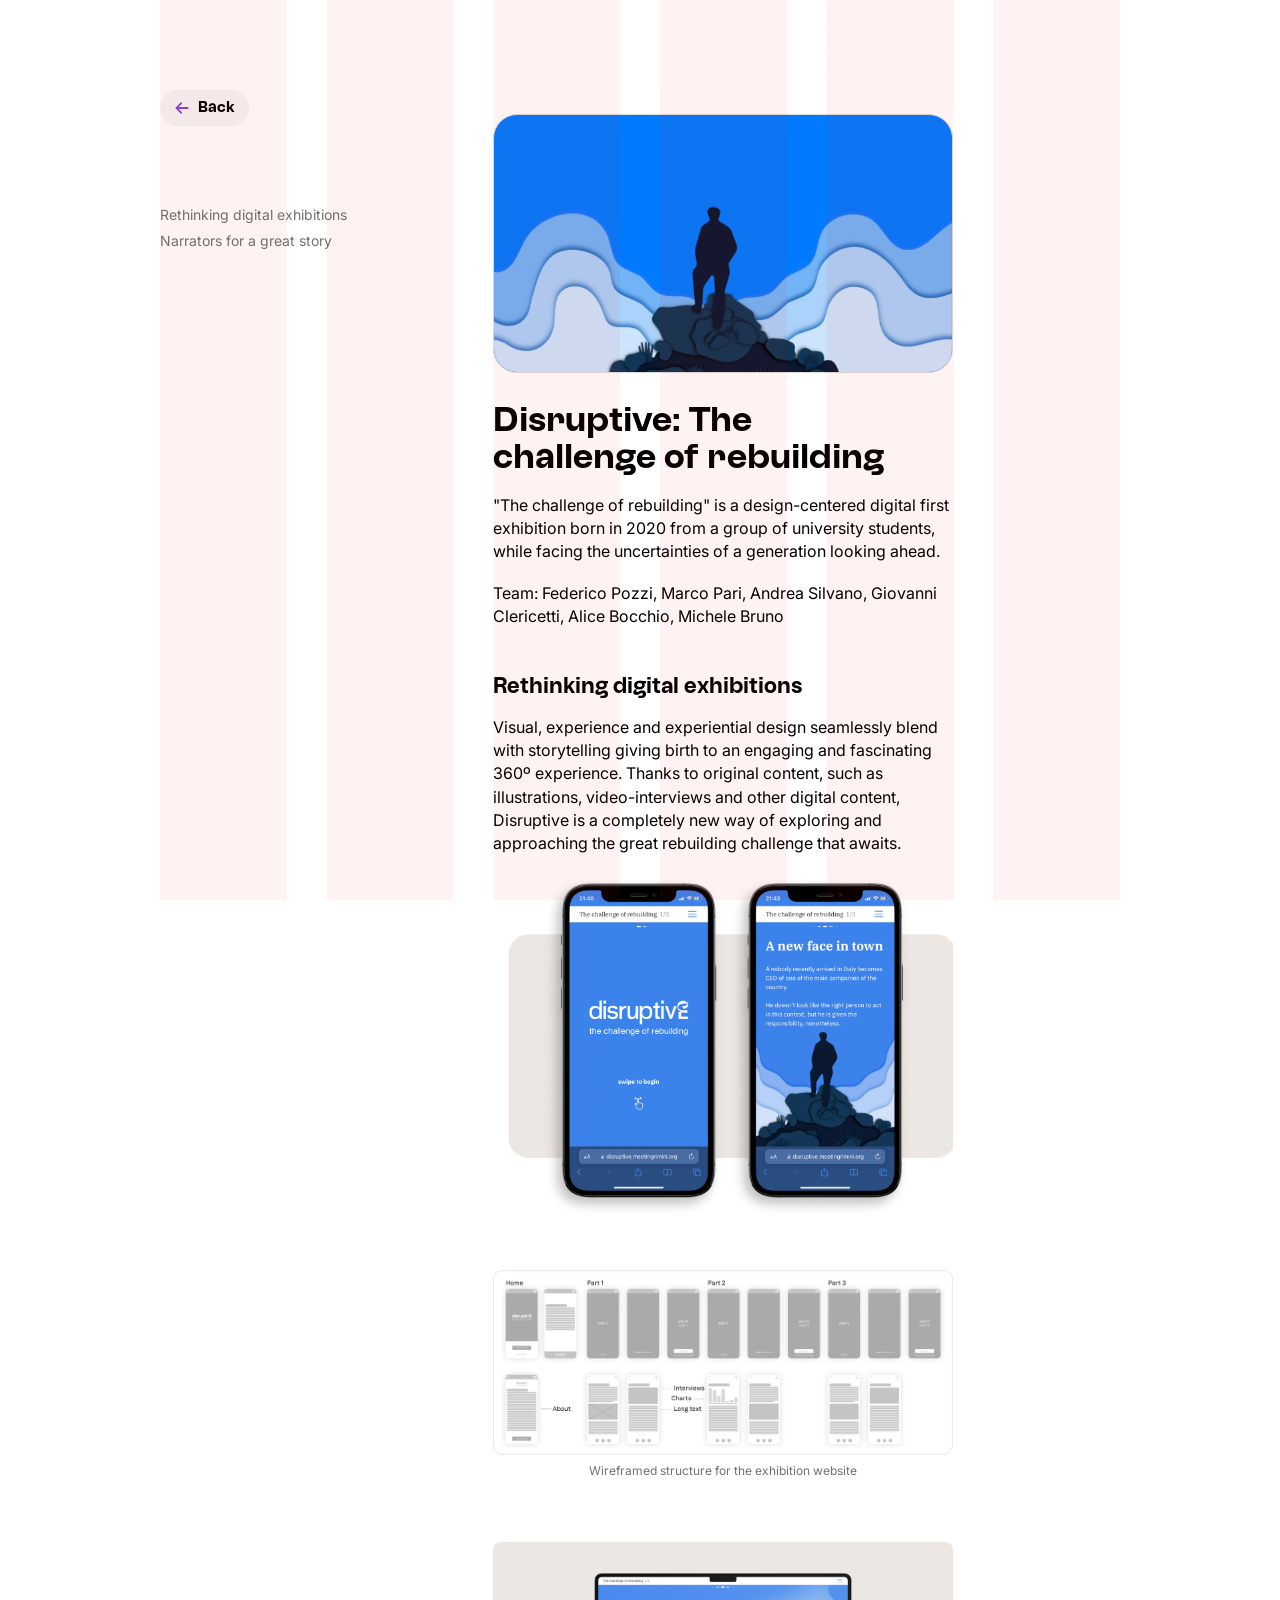
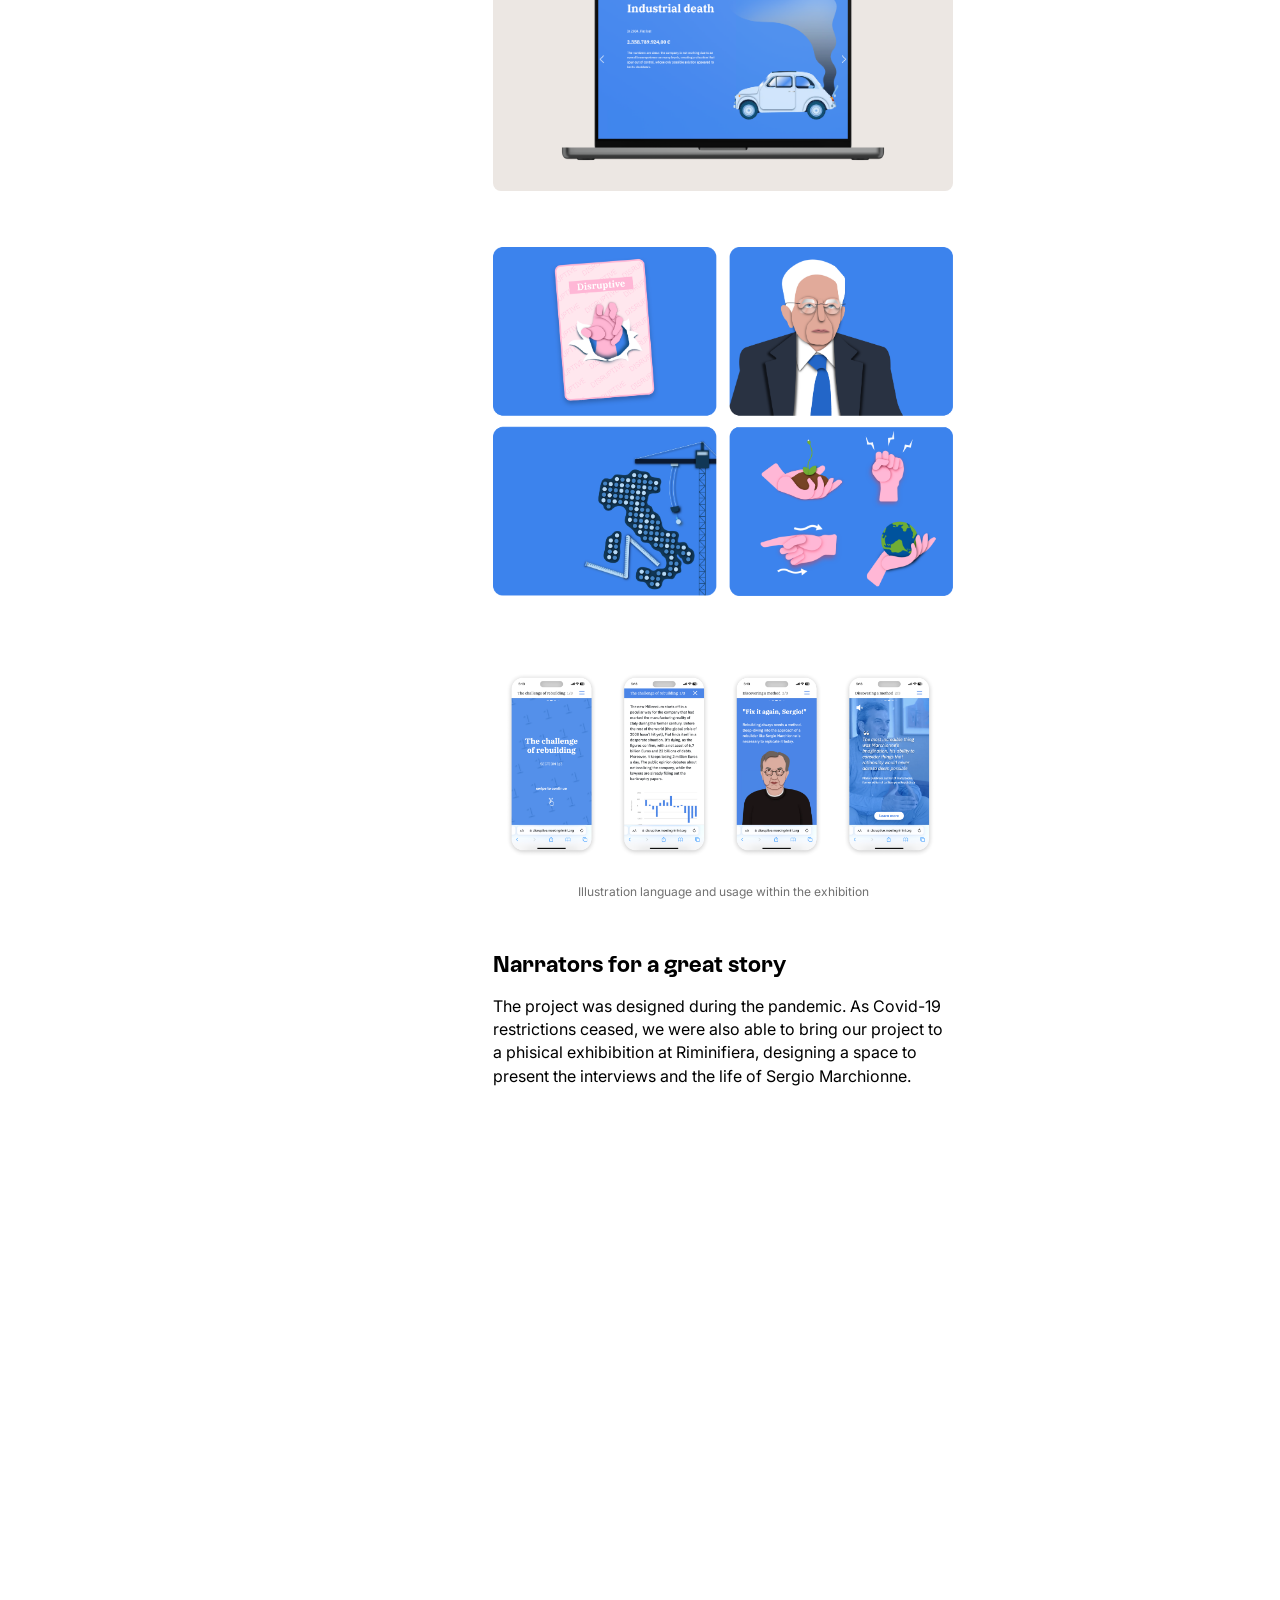
==== commit de0b522d: "23.11 update - new hero and project cards" ====
--- a/disruptive.html
+++ b/disruptive.html
@@ -55,7 +55,7 @@
                 <!-- image wireframe -->
                 <div class="fluid-image-wrapper">
                     <img class="fluid-image" src="./images/disruptive-3.png" alt="digital exhibition architecture" />
-                    <p class="project-disclaimer" style="margin-top: 8px; margin-bottom: 16px;">Wireframed structure for the exhibition website</p>
+                    <p class="project-disclaimer" style="margin-top: 8px; margin-bottom: 8px;">Wireframed structure for the exhibition website</p>
                 </div>
 
                 <div class="fluid-image-wrapper">
@@ -68,7 +68,7 @@
 
                 <div class="fluid-image-wrapper">
                     <img class="fluid-image" src="./images/disruptive_5.png" alt="Mobile view of the website's storytelling chapters, featuring a Sergio Marchionne portrait and quote" />
-                    <p class="project-disclaimer" style="margin-top: 8px; margin-bottom: 16px;">Illustration language and usage within the exhibition</p>
+                    <p class="project-disclaimer" style="margin-top: 8px; margin-bottom: 8px;">Illustration language and usage within the exhibition</p>
                 </div>
 
                 <h3 id="2" class="detail-subtitle">Narrators for a great story</h3>
@@ -77,7 +77,7 @@
                 <div class="video-wrapper">
                     <iframe src="https://www.youtube.com/embed/VSNttCMVKhg?si=aKlhfZ4Y2-HPG0ot" title="YouTube video player" allow="accelerometer; autoplay; clipboard-write; encrypted-media; gyroscope; picture-in-picture; web-share" referrerpolicy="strict-origin-when-cross-origin" allowfullscreen></iframe>
                 </div>
-                <p class="project-disclaimer" style="margin-bottom: 16px;">Interview with John Elkann, featured in the exhibition</p>
+                <p class="project-disclaimer" style="margin-top: 8px; margin-bottom: 8px;">Interview with John Elkann, featured in the exhibition</p>
 
                 <div class="fluid-image-wrapper">
                     <img class="fluid-image" src="./images/disruptive_6.png" alt="Physical exhibition" />
@@ -85,7 +85,7 @@
 
                 <div class="fluid-image-wrapper">
                     <img class="fluid-image" src="./images/disruptive_7.png" alt="Physical exhibition" />
-                    <p class="project-disclaimer" style="margin-top: 8px; margin-bottom: 16px;">Shots from the live exhibition in RiminiFiera</p>
+                    <p class="project-disclaimer" style="margin-top: 8px; margin-bottom: 8px;">Shots from the live exhibition in RiminiFiera</p>
                 </div>
             </div>
         </div>
--- a/style.css
+++ b/style.css
@@ -1,3 +1,11 @@
+@font-face {
+    font-family: 'Sagace';
+    src: url('./font/Sagace/TRIAL—Sagace-Medium.otf') format('opentype');
+    font-weight: 500;
+    font-style: normal;
+    font-display: swap;
+}
+
 * {
     margin: 0;
     padding: 0;
@@ -16,6 +24,19 @@
     --surface: #F5F5F5;
     --surface-hover: #e8e8e8;
     --border: #DCDCDC;
+    /* Layout grid (desktop): 6 columns, stretch, 160 margin, 40 gutter */
+    --grid-margin: 160px;
+    --grid-gutter: 40px;
+    --nav-height: 84px;
+    --peek: 50px; /* how much of the projects shows under the hero on load */
+    --accent-blue: #0088ff;
+    --nav-inline: 24px;
+}
+
+@media (min-width: 1101px) {
+    :root {
+        --nav-inline: 80px; /* navbar has its own grid: 80px margins */
+    }
 }
 
 :root[data-theme="dark"] {
@@ -52,10 +73,28 @@
     z-index: 999;
 }
 
+/* Navbar: title on the left, theme switch on the right, both on the grid margins */
+.navbar-title {
+    position: fixed;
+    top: 0;
+    left: var(--nav-inline);
+    height: var(--nav-height);
+    display: flex;
+    align-items: center;
+    z-index: 1000;
+    color: var(--text-primary);
+    font-family: 'Sagace', 'Inter', sans-serif;
+    font-size: 16px;
+    font-weight: 500;
+    line-height: normal;
+    text-decoration: none;
+    white-space: nowrap;
+}
+
 .theme-toggle {
     position: fixed;
-    top: 24px;
-    right: 24px;
+    top: calc((var(--nav-height) - 44px) / 2);
+    right: var(--nav-inline);
     z-index: 1000;
     background: none;
     border: none;
@@ -111,12 +150,6 @@
     display: block;
 }
 
-.profile-image {
-    width: 32px;
-    height: 32px;
-    border-radius: 27.60px;
-}
-
 .content {
     width: 100%;
     display: flex;
@@ -124,62 +157,166 @@
     gap: 0;
 }
 
+/* Hero: centred in the viewport, text on the 4 central columns */
 .intro {
     display: grid;
-    grid-template-columns: repeat(7, 1fr);
-    gap: 20px;
-    align-items: start;
-    align-content: center;
-    min-height: 80vh;
-}
-
-.profile-image-wrapper {
-    grid-column: 2;
-    justify-self: end;
+    grid-template-columns: minmax(0, 1fr);
+    width: 100%;
+    margin-top: -10vh; /* cancel the container's top padding so the hero spans the full viewport */
+    min-height: calc(100vh - var(--peek));
+    min-height: calc(100svh - var(--peek));
+    padding-top: var(--nav-height); /* centre the hero in the space under the navbar */
+    grid-template-rows: minmax(0, 1fr);
+    justify-items: center;
 }
 
 .text-section {
-    grid-column: 3 / span 3;
+    align-self: center;
+    width: 100%;
+    max-width: 780px;
     display: flex;
     flex-direction: column;
-    align-items: flex-start;
-    gap: 9px;
+    align-items: center;
+    text-align: center;
+    gap: 32px;
 }
 
 h1 {
     color: var(--text-primary);
-    font-size: 32px;
-    font-weight: 600;
-    line-height: 32px;
+    font-family: 'Sagace', 'Inter', sans-serif;
+    font-size: 48px;
+    font-weight: 500;
+    line-height: 52px;
+    text-wrap: balance;
     word-wrap: break-word;
     margin: 0;
 }
 
 .intro p {
     color: var(--text-primary);
-    font-size: 22px;
+    font-size: 24px;
     font-weight: 400;
     word-wrap: break-word;
     margin: 0;
-    line-height: 1.35;
+    line-height: normal;
+    text-wrap: balance;
 }
 
 .intro p a {
     color: inherit;
     text-decoration: underline;
-    text-underline-offset: 3px;
+    text-underline-offset: 4px;
 }
 
 .intro p a:hover {
     text-decoration-thickness: 2px;
 }
 
+.hero-nowrap {
+    white-space: nowrap;
+}
+
+.hero-photo {
+    --hero-photo: 51px;
+    height: var(--hero-photo);
+    border-radius: 12px;
+    object-fit: cover;
+}
+
 .actions {
     display: flex;
-    justify-content: flex-start;
+    justify-content: center;
     align-items: center;
     gap: 12px;
-    margin-top: 25px;
+}
+
+.actions .action-btn {
+    font-family: 'Sagace', 'Inter', sans-serif;
+    font-size: 16px;
+    font-weight: 500;
+}
+
+/* Hero entrance: the title types in letter by letter from a mask, then the photo and
+   the emoji open up and push the text sideways */
+.hero-anim .hero-line:not(.is-split) {
+    visibility: hidden;
+}
+
+.hero-line .word {
+    display: inline-block;
+    white-space: nowrap;
+}
+
+.hero-line .w {
+    display: inline-block;
+    overflow: hidden;
+    vertical-align: top;
+    padding: 0.1em 0 0.2em;
+    margin: -0.1em 0 -0.2em;
+}
+
+.hero-line .w-in {
+    display: inline-block;
+    transition: transform 1s cubic-bezier(0.16, 1, 0.3, 1);
+    transition-delay: calc(var(--i) * 25ms + 150ms);
+}
+
+.hero-anim .hero-line .w-in {
+    transform: translateY(115%);
+}
+
+.hero-anim .is-in .hero-line .w-in {
+    transform: none;
+}
+
+.hero-photo,
+.hero-emoji {
+    display: inline-block;
+    vertical-align: bottom;
+    overflow: hidden;
+    white-space: nowrap;
+}
+
+.hero-photo {
+    width: var(--hero-photo);
+    margin-left: 0.25em;
+}
+
+.hero-emoji {
+    width: 1.25em;
+    margin-left: 0.25em;
+    text-align: center;
+    padding: 0.1em 0;
+    margin-top: -0.1em;
+    margin-bottom: -0.1em;
+}
+
+.hero-anim .hero-photo,
+.hero-anim .hero-emoji {
+    width: 0;
+    margin-left: 0;
+    opacity: 0;
+    transition: width 0.9s cubic-bezier(0.16, 1, 0.3, 1),
+                margin-left 0.9s cubic-bezier(0.16, 1, 0.3, 1),
+                opacity 0.6s ease 0.15s;
+}
+
+.hero-anim .is-extra .hero-photo {
+    width: var(--hero-photo);
+    margin-left: 0.25em;
+    opacity: 1;
+}
+
+.hero-anim .is-extra .hero-emoji {
+    width: 1.25em;
+    margin-left: 0.25em;
+    opacity: 1;
+    transition-delay: 0.3s, 0.3s, 0.45s;
+}
+
+
+.hero-anim .is-extra .hero-emoji {
+    transition-delay: 0.25s;
 }
 
 .action-btn {
@@ -222,21 +359,30 @@
     filter: invert(73%) sepia(82%) saturate(455%) hue-rotate(85deg) brightness(101%) contrast(101%);
 }
 
+/* Projects: 2-column grid of cards (tags, title, description, metric) */
+.projects {
+    display: grid;
+    grid-template-columns: minmax(0, 1fr);
+    row-gap: 60px;
+    width: 100%;
+    max-width: 582px;
+    margin: 0 auto;
+}
+
 .project {
-    display: grid;
-    grid-template-columns: repeat(7, 1fr);
-    gap: 20px;
-}
-
-.project + .project {
-    padding-top: 60px;
+    display: block;
 }
 
 .project-content {
-    grid-column: 3 / span 3;
     display: flex;
     flex-direction: column;
     gap: 16px;
+}
+
+.project-content .project-image-wrapper {
+    margin: 0;
+    border: none;
+    border-radius: 24px;
 }
 
 .project-image-wrapper {
@@ -317,129 +463,426 @@
 .project-info {
     display: flex;
     flex-direction: column;
+    gap: 12px;
+}
+
+.project-tags {
+    display: flex;
+    flex-wrap: wrap;
+    gap: 8px;
+}
+
+.project-tag {
+    padding: 6px 12px;
+    border-radius: 8px;
+    background-color: var(--surface);
+    color: var(--text-primary);
+    font-size: 12px;
+    font-weight: 600;
+    line-height: normal;
+    white-space: nowrap;
+}
+
+.project-text {
+    display: flex;
+    flex-direction: column;
     gap: 6px;
 }
 
-.project-meta {
+.project-title {
+    color: var(--text-primary);
+    font-family: 'Sagace', 'Inter', sans-serif;
+    font-size: 20px;
+    font-weight: 500;
+    line-height: normal;
+}
+
+.project-desc,
+.project-metric {
+    color: var(--text-primary);
+    font-size: 16px;
+    font-weight: 400;
+    line-height: normal;
+}
+
+.project-metric strong {
+    color: var(--accent-blue);
+    font-family: 'Sagace', 'Inter', sans-serif;
+    font-weight: 500;
+}
+
+/* Footer: one centred row of text and pixel icons */
+.site-footer {
+    display: flex;
+    flex-wrap: wrap;
+    align-items: center;
+    justify-content: center;
+    gap: 8px;
+    padding: 96px 0 40px;
+}
+
+.site-footer p {
+    color: var(--text-primary);
+    font-size: 16px;
+    font-weight: 400;
+    line-height: normal;
+    text-align: center;
+    white-space: nowrap;
+}
+
+.footer-icon {
+    position: relative;
+    display: block;
+    flex-shrink: 0;
+    overflow: hidden;
+}
+
+.footer-icon img {
+    position: absolute;
+    display: block;
+    max-width: none;
+    image-rendering: pixelated;
+}
+
+.footer-heart {
+    width: 26px;
+    height: 26px;
+}
+
+.footer-heart img {
+    inset: 0;
+    width: 100%;
+    height: 100%;
+    object-fit: cover;
+}
+
+.footer-davide {
+    width: 25px;
+    height: 37px;
+}
+
+.footer-davide img {
+    width: 138.41%;
+    height: 136.88%;
+    left: -19.2%;
+    top: -18.44%;
+}
+
+.footer-claude {
+    width: 27px;
+    height: 25.5px;
+}
+
+.footer-claude img {
+    width: 227.53%;
+    height: 426.04%;
+    left: -10.67%;
+    top: -26.63%;
+}
+
+.project-disclaimer {
+    color: var(--text-secondary);
+    font-size: 12px;
+    font-weight: 400;
+    text-align: center;
+}
+
+/* Project detail page
+   Single reading column (spacing scheme after benji.org/agentation):
+   a fixed side rail with back link + contents, and a narrow article where
+   rhythm comes from padding (16px between paragraphs, 36px before sections). */
+.project-detail {
+    display: block;
+    max-width: 582px;
+    margin: 0 auto;
+    padding-bottom: 80px;
+}
+
+.detail-left {
+    position: fixed;
+    top: 10vh;
+    left: 80px;
+    width: 160px;
+    display: flex;
+    flex-direction: column;
+    align-items: flex-start;
+    gap: 24px;
+}
+
+.detail-left .back-btn {
+    padding: 8px 14px;
+    font-family: 'Sagace', 'Inter', sans-serif;
+    font-size: 14px;
+    font-weight: 500;
+    line-height: 20px;
+}
+
+.detail-left .back-btn .btn-icon {
+    width: 16px;
+    height: 16px;
+}
+
+.detail-nav-group {
+    display: flex;
+    flex-direction: column;
+    width: 100%;
+}
+
+.detail-left-title {
+    color: var(--text-secondary);
+    font-family: 'Sagace', 'Inter', sans-serif;
+    font-size: 16px;
+    font-weight: 500;
+    line-height: 1.25;
+    text-decoration: none;
+    opacity: 0;
+    margin-bottom: 16px;
+    transition: opacity 0.4s ease, color 0.1s ease;
+}
+
+.detail-left-title:hover {
+    color: var(--text-primary);
+}
+
+.detail-left-title.visible {
+    opacity: 1;
+}
+
+.detail-nav {
+    display: flex;
+    flex-direction: column;
+    gap: 8px;
+}
+
+.detail-nav a {
     color: var(--text-secondary);
     font-size: 14px;
     font-weight: 400;
-}
-
-.project-title {
-    color: var(--text-primary);
-    font-size: 16px;
-    font-weight: 600;
-}
-
-.project-desc {
-    color: var(--text-primary);
-    font-size: 14px;
-    font-weight: 400;
-}
-
-.project-disclaimer {
-    color: var(--text-secondary);
-    font-size: 14px;
-    font-weight: 400;
-    text-align: center;
-}
-
-/* Project detail page */
-.project-detail {
-    display: grid;
-    grid-template-columns: repeat(7, 1fr);
-    gap: 20px;
-    align-items: start;
-    padding-bottom: 80px;
-}
-
-.detail-left {
-    grid-column: 1 / span 2;
+    line-height: 1.3;
+    text-decoration: none;
+    transition: color 0.1s ease;
+}
+
+.detail-nav a:hover,
+.detail-nav a.active {
+    color: var(--text-primary);
+}
+
+.detail-right {
     display: flex;
     flex-direction: column;
-    align-items: flex-start;
-    gap: 40px;
-    position: sticky;
-    top: 10vh;
-    align-self: start;
-}
-
-.detail-nav-group {
-    display: flex;
-    flex-direction: column;
-    width: 100%;
-}
-
-.detail-left-title {
-    color: var(--text-secondary);
+    gap: 0;
+}
+
+.detail-right .project-image-wrapper:hover .project-image {
+    transform: none;
+}
+
+/* Media blocks: 24px above, 32px below */
+.detail-right .project-image-wrapper,
+.detail-right .simple-image-wrapper,
+.detail-right .fluid-image-wrapper,
+.detail-right .video-wrapper {
+    margin: 24px 0 32px;
+}
+
+.detail-title {
+    font-family: 'Sagace', 'Inter', sans-serif;
+    font-size: 32px;
+    font-weight: 500;
+    color: var(--text-primary);
+    line-height: 1.15;
+    margin: 0;
+    text-wrap: balance;
+}
+
+.detail-subtitle {
+    font-family: 'Sagace', 'Inter', sans-serif;
+    font-size: 20px;
+    font-weight: 500;
+    color: var(--text-primary);
+    line-height: normal;
+    margin: 0;
+    padding-top: 48px;
+    text-wrap: balance;
+}
+
+.detail-body {
+    color: var(--text-primary);
     font-size: 16px;
     font-weight: 400;
-    line-height: 1.8;
-    text-decoration: none;
-    opacity: 0;
-    margin-bottom: 24px;
-    transition: opacity 0.3s ease;
-}
-
-.detail-left-title.visible {
-    opacity: 1;
-}
-
-.detail-right {
-    grid-column: 3 / span 3;
-    display: flex;
-    flex-direction: column;
-    gap: 16px;
-}
-
-.detail-right .project-image-wrapper:hover .project-image {
-    transform: none;
-}
-
-.detail-title {
-    font-size: 20px;
-    font-weight: 600;
-    color: var(--text-primary);
-    line-height: 1.3;
-    margin: 0;
-}
-
-.detail-subtitle {
-    font-size: 16px;
-    font-weight: 600;
-    color: var(--text-primary);
-    line-height: 1.3;
+    line-height: 1.45;
     margin: 0;
     padding-top: 16px;
 }
 
-.detail-nav {
-    display: flex;
-    flex-direction: column;
-    gap: 2px;
-}
-
-.detail-nav a {
-    color: var(--text-secondary);
+/* Lists: small grey dots, 8px between items */
+ul.detail-body {
+    list-style: none;
+    padding: 24px 0 16px 20px;
+}
+
+ul.detail-body li {
+    position: relative;
+    padding: 0 0 8px 12px;
+}
+
+ul.detail-body li:last-child {
+    padding-bottom: 0;
+}
+
+ul.detail-body li::before {
+    content: "";
+    position: absolute;
+    right: 100%;
+    top: 0.675em;
+    width: 4px;
+    height: 4px;
+    border-radius: 50%;
+    background: var(--text-secondary);
+    opacity: 0.6;
+}
+
+/* Spacing right after a heading / media block is handled by their own padding or margin */
+.project-image-wrapper + .detail-body,
+.fluid-image-wrapper + .detail-body,
+.video-wrapper + .detail-body {
+    padding-top: 0;
+}
+
+/* A heading right after a media block already has 32px above it (48px in total) */
+.project-image-wrapper + .detail-subtitle,
+.fluid-image-wrapper + .detail-subtitle,
+.video-wrapper + .detail-subtitle {
+    padding-top: 16px;
+}
+
+/* Captions sit tight under their media, and keep the paragraph rhythm below */
+.detail-right .project-disclaimer {
+    padding-top: 0;
+}
+
+/* Side rail needs room: below this width it flows above the article */
+@media (max-width: 1100px) {
+    .detail-left {
+        position: static;
+        width: auto;
+        padding-bottom: 32px;
+    }
+
+    .detail-nav-group {
+        display: none;
+    }
+}
+
+/* Desktop layout grid: 6 columns, 160px margin, 40px gutter.
+   Column 1 holds the avatar / side rail, columns 2-4 hold the content. */
+@media (min-width: 1101px) {
+    .container {
+        padding: 10vh var(--grid-margin) 0;
+    }
+
+    .content,
+    .project-detail {
+        display: grid;
+        grid-template-columns: repeat(6, minmax(0, 1fr));
+        column-gap: var(--grid-gutter);
+        align-items: start;
+        max-width: none;
+        margin: 0;
+    }
+
+    .intro {
+        grid-column: 1 / -1;
+        grid-template-columns: repeat(6, minmax(0, 1fr));
+        column-gap: var(--grid-gutter);
+    }
+
+    .text-section {
+        grid-column: 2 / span 4;
+        max-width: none;
+    }
+
+    .projects {
+        grid-column: 1 / -1;
+        grid-template-columns: repeat(2, minmax(0, 1fr));
+        column-gap: var(--grid-gutter);
+        max-width: none;
+        margin: 0;
+    }
+
+    .site-footer {
+        grid-column: 1 / -1;
+    }
+
+    .detail-left {
+        position: sticky;
+        top: 10vh;
+        left: auto;
+        width: auto;
+        grid-column: 1 / span 2;
+        align-self: start;
+    }
+
+    .detail-right {
+        grid-column: 3 / span 3;
+    }
+}
+
+/* Grid overlay (desktop): 6 columns in red at 5% opacity. Delete this block to hide it. */
+@media (min-width: 1101px) {
+    body::before {
+        content: "";
+        position: fixed;
+        top: 0;
+        bottom: 0;
+        left: var(--grid-margin);
+        right: var(--grid-margin);
+        background-image: linear-gradient(90deg, rgba(255, 0, 0, 0.05) calc(100% - var(--grid-gutter)), transparent 0);
+        background-size: calc((100% + var(--grid-gutter)) / 6) 100%;
+        pointer-events: none;
+        z-index: 2000;
+    }
+}
+
+/* Hover chip that follows the cursor (see cursor-chip.js) */
+.cursor-chip {
+    position: fixed;
+    top: 0;
+    left: 0;
+    z-index: 1500;
+    pointer-events: none;
+    will-change: transform;
+}
+
+.cursor-chip-body {
+    display: flex;
+    align-items: center;
+    gap: 8px;
+    padding: 14px 20px;
+    border-radius: 100px;
+    background-color: var(--surface);
+    color: var(--text-primary);
+    font-family: 'Sagace', 'Inter', sans-serif;
     font-size: 16px;
-    font-weight: 400;
-    text-decoration: none;
-    line-height: 1.8;
-    transition: color 0.2s ease;
-}
-
-.detail-nav a:hover,
-.detail-nav a.active {
-    color: var(--text-primary);
-}
-
-.detail-body {
-    color: var(--text-primary);
-    font-size: 15px;
-    font-weight: 400;
-    line-height: 1.5;
-    margin: 0;
+    font-weight: 500;
+    line-height: normal;
+    white-space: nowrap;
+    opacity: 0;
+    transform: translate(-50%, calc(-100% - 12px)) scale(0.8);
+    transform-origin: 50% 100%;
+    transition: opacity 0.2s ease, transform 0.35s cubic-bezier(0.16, 1, 0.3, 1);
+}
+
+.cursor-chip.is-visible .cursor-chip-body {
+    opacity: 1;
+    transform: translate(-50%, calc(-100% - 12px)) scale(1);
+}
+
+.cursor-chip-body img {
+    width: 20px;
+    height: 20px;
+    display: block;
 }
 
 /* Make project card content a link */
@@ -489,43 +932,36 @@
 }
 
 @media (max-width: 768px) {
+    :root {
+        --nav-inline: 20px;
+    }
+
     .container {
         padding: 20px;
     }
 
     .intro {
-        display: flex;
-        flex-direction: row;
-        gap: 12px;
-    }
-
-    .profile-image-wrapper,
-    .text-section {
-        grid-column: auto;
-    }
-
-    .project {
-        display: block;
-    }
-
-    .project-content {
-        grid-column: auto;
+        margin-top: -20px;
+    }
+
+    h1 {
+        font-size: 34px;
+        line-height: 38px;
+    }
+
+    .hero-photo {
+        --hero-photo: 36px;
+        border-radius: 9px;
     }
 
     .intro p {
-        font-size: 24px;
+        font-size: 20px;
     }
 
     .actions {
         flex-wrap: wrap;
     }
 
-    .project-detail {
-        display: flex;
-        flex-direction: column;
-        gap: 24px;
-    }
-
     .detail-nav {
         display: none;
     }
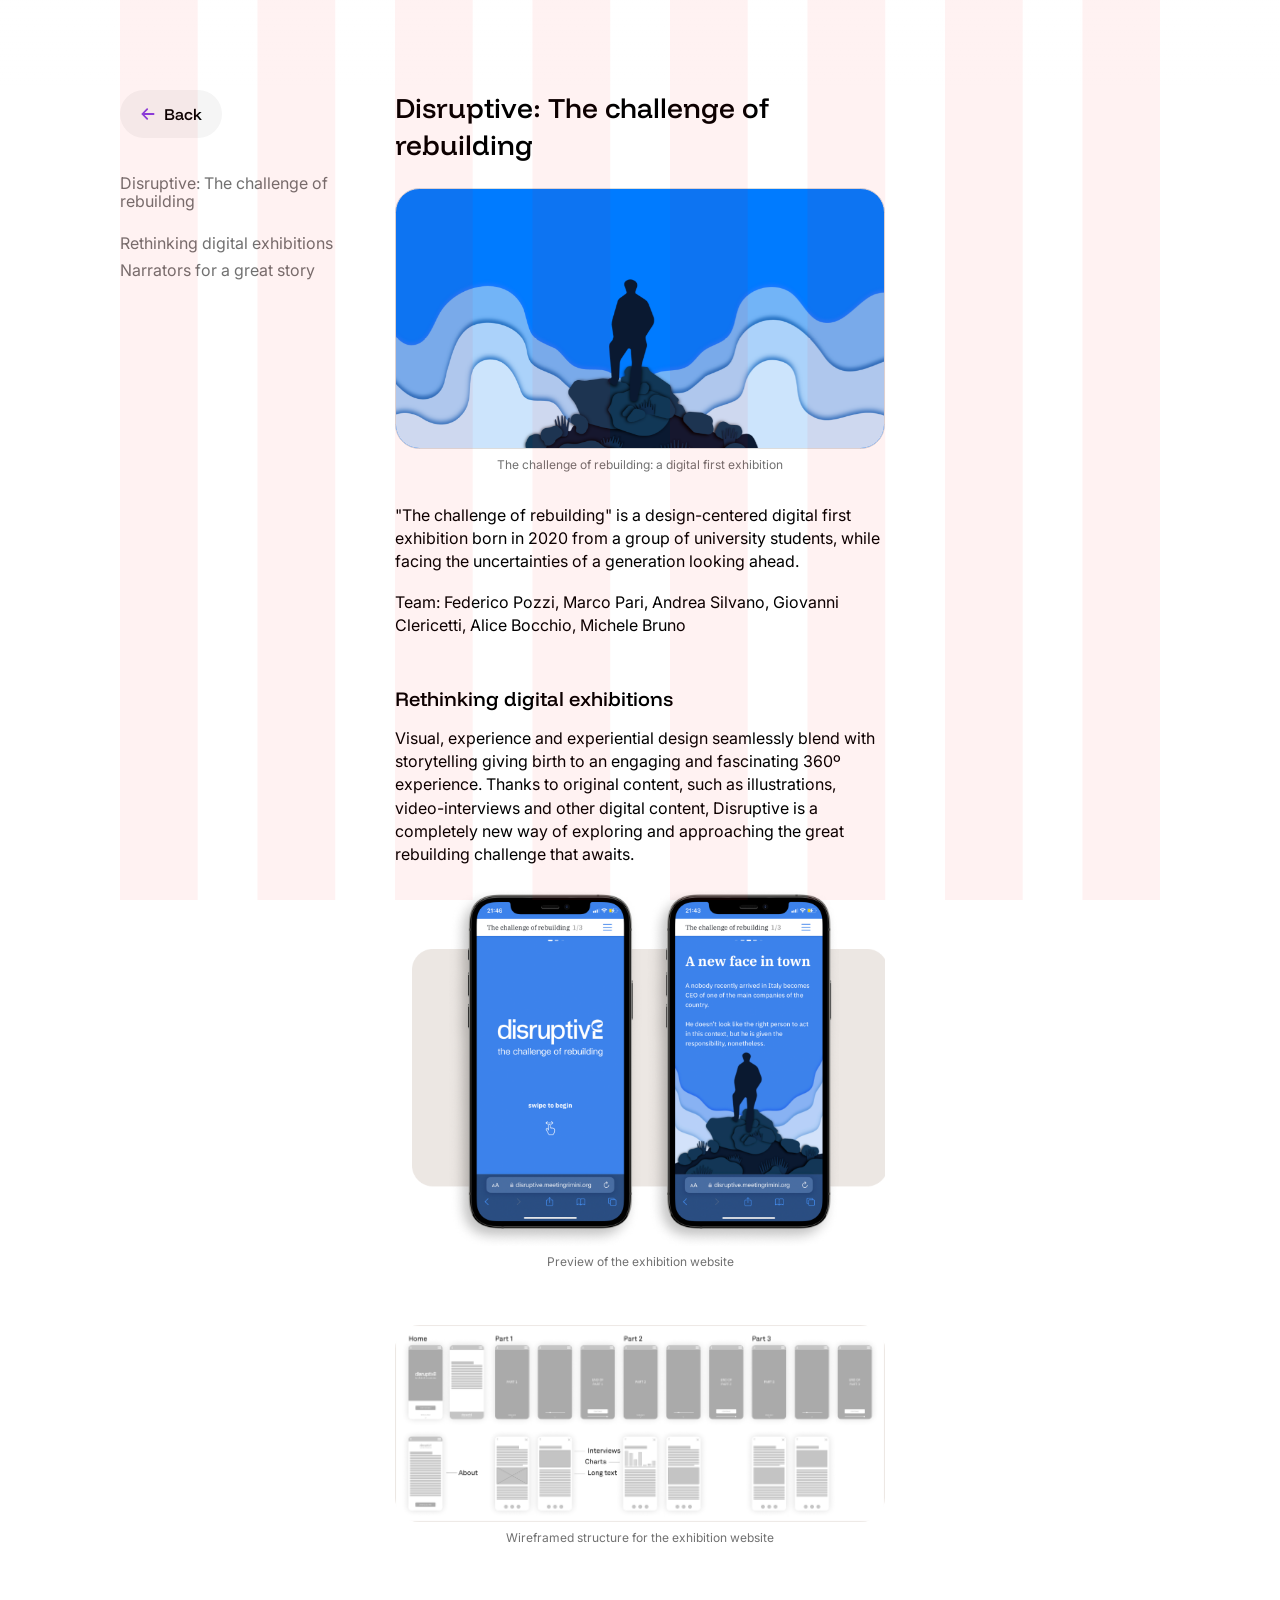
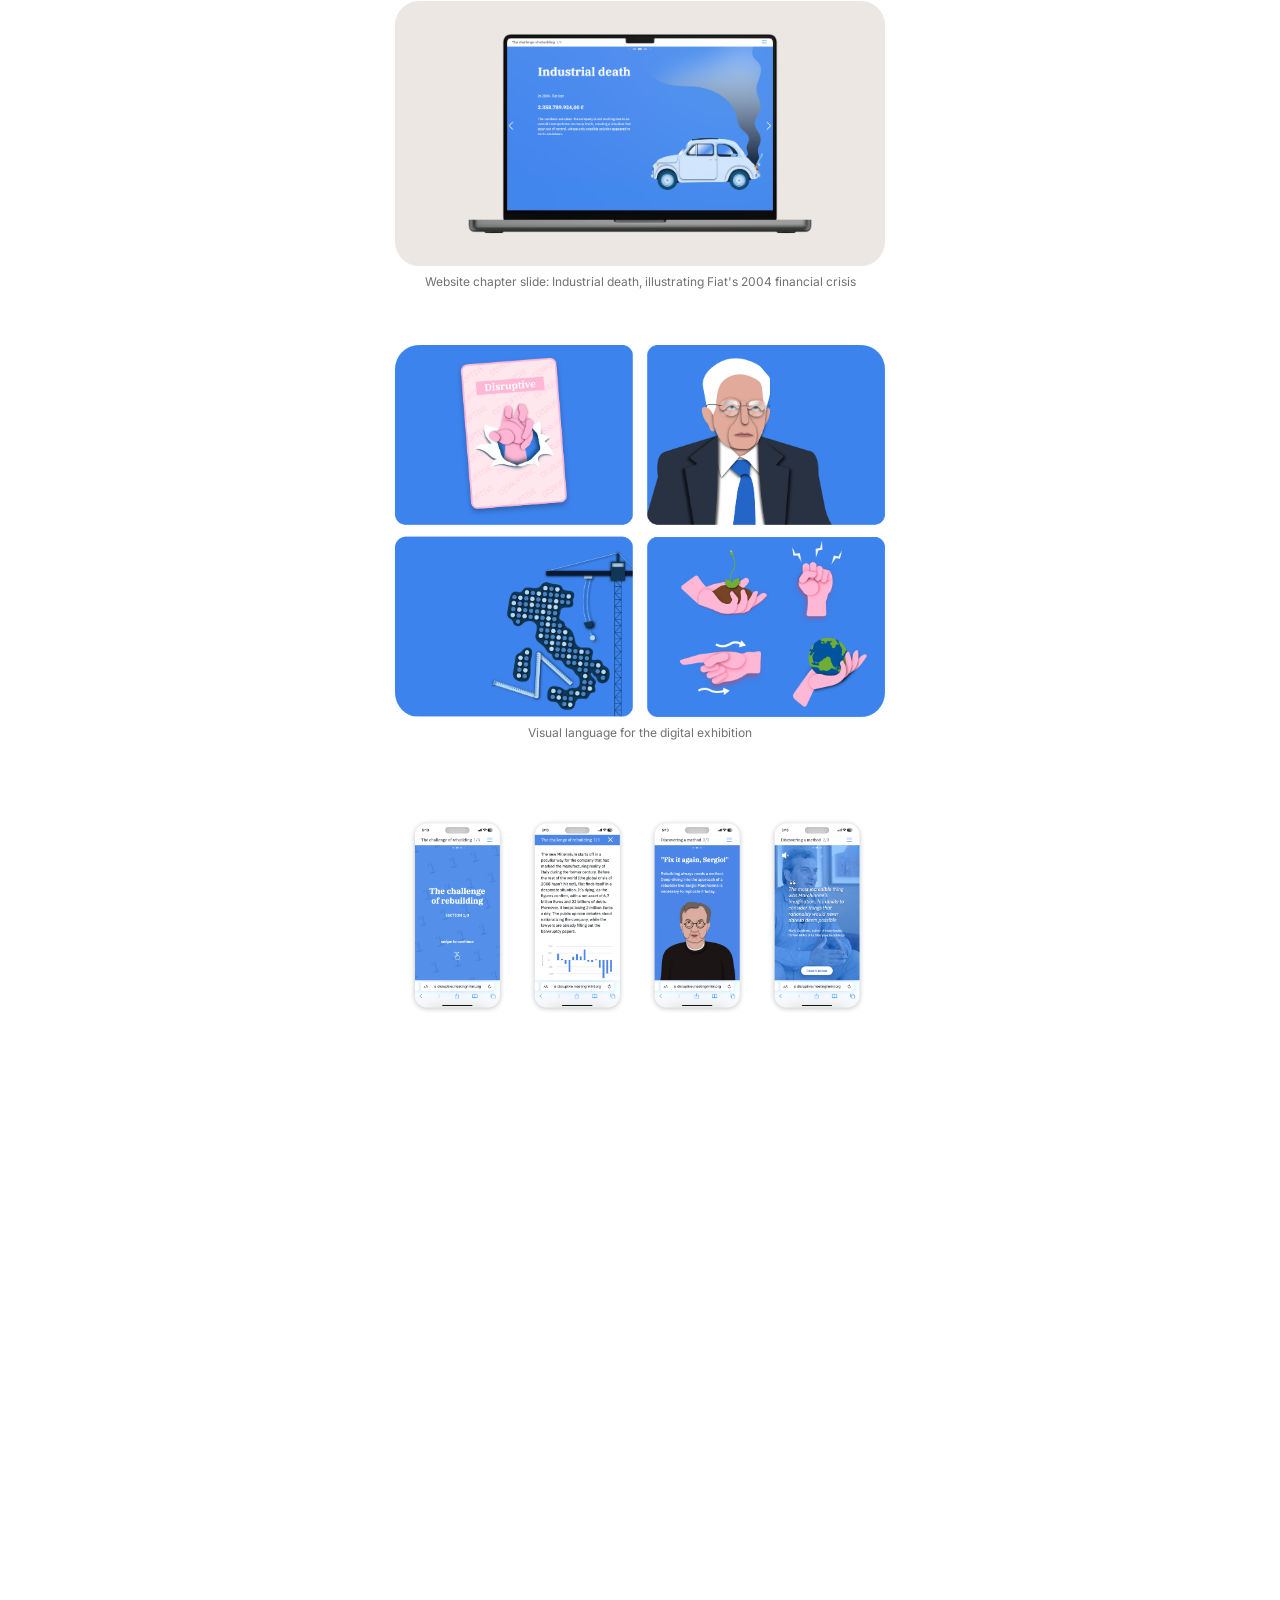
==== commit f01ca88b: "26.11 update" ====
--- a/disruptive.html
+++ b/disruptive.html
@@ -16,7 +16,7 @@
     <link rel="stylesheet" href="style.css">
     <link rel="preconnect" href="https://fonts.googleapis.com">
     <link rel="preconnect" href="https://fonts.gstatic.com" crossorigin>
-    <link href="https://fonts.googleapis.com/css2?family=Inter:wght@400;600&display=swap" rel="stylesheet">
+    <link href="https://fonts.googleapis.com/css2?family=Funnel+Display:wght@500;700&family=Inter:wght@400;600&display=swap" rel="stylesheet">
 </head>
 <body>
     <div class="top-fade"></div>
@@ -40,53 +40,76 @@
                 </div>
             </div>
             <div class="detail-right">
-                <div class="project-image-wrapper">
-                    <img class="project-image" src="./images/Disruptive_thumbnail.png" alt="Disruptive: The challenge of rebuilding" />
-                </div>
                 <h2 id="summary" class="detail-title">Disruptive: The challenge of rebuilding</h2>
+                <figure class="detail-media">
+                    <div class="project-image-wrapper">
+                        <img class="project-image" src="./images/Disruptive_thumbnail.png" alt="Disruptive: The challenge of rebuilding" />
+                    </div>
+                    <p class="project-disclaimer">The challenge of rebuilding: a digital first exhibition</p>
+                </figure>
                 <p class="detail-body" style="margin-bottom: 2px;">"The challenge of rebuilding" is a design-centered digital first exhibition born in 2020 from a group of university students, while facing the uncertainties of a generation looking ahead.</p>
                 <p class="detail-body">Team: Federico Pozzi, Marco Pari, Andrea Silvano, Giovanni Clericetti, Alice Bocchio, Michele Bruno</p>
                 <h3 id="1" class="detail-subtitle">Rethinking digital exhibitions</h3>
                 <p class="detail-body">Visual, experience and experiential design seamlessly blend with storytelling giving birth to an engaging and fascinating 360º experience. Thanks to original content, such as illustrations, video-interviews and other digital content, Disruptive is a completely new way of exploring and approaching the great rebuilding challenge that awaits.</p>
-                <div class="simple-image-wrapper">
-                    <img class="simple-image" src="./images/disruptive_2.png" alt="website preview" />
-                </div>
+                <figure class="detail-media">
+                    <div class="simple-image-wrapper">
+                        <img class="simple-image" src="./images/disruptive_2.png" alt="website preview" />
+                    </div>
+                    <p class="project-disclaimer">Preview of the exhibition website</p>
+                </figure>
 
                 <!-- image wireframe -->
-                <div class="fluid-image-wrapper">
-                    <img class="fluid-image" src="./images/disruptive-3.png" alt="digital exhibition architecture" />
-                    <p class="project-disclaimer" style="margin-top: 8px; margin-bottom: 8px;">Wireframed structure for the exhibition website</p>
-                </div>
+                <figure class="detail-media">
+                    <div class="fluid-image-wrapper">
+                        <img class="fluid-image" src="./images/disruptive-3.png" alt="digital exhibition architecture" />
+                    </div>
+                    <p class="project-disclaimer">Wireframed structure for the exhibition website</p>
+                </figure>
 
-                <div class="fluid-image-wrapper">
-                    <img class="fluid-image" src="./images/disruptive_4.png" alt="Website chapter slide: Industrial death, illustrating Fiat's 2004 financial crisis" />
-                </div>
+                <figure class="detail-media">
+                    <div class="fluid-image-wrapper">
+                        <img class="fluid-image" src="./images/disruptive_4.png" alt="Website chapter slide: Industrial death, illustrating Fiat's 2004 financial crisis" />
+                    </div>
+                    <p class="project-disclaimer">Website chapter slide: Industrial death, illustrating Fiat's 2004 financial crisis</p>
+                </figure>
 
-                <div class="fluid-image-wrapper">
-                    <img class="fluid-image" src="./images/disruptive-6.png" alt="Visual language for the digital exhibition" />
-                </div>
+                <figure class="detail-media">
+                    <div class="fluid-image-wrapper">
+                        <img class="fluid-image" src="./images/disruptive-6.png" alt="Visual language for the digital exhibition" />
+                    </div>
+                    <p class="project-disclaimer">Visual language for the digital exhibition</p>
+                </figure>
 
-                <div class="fluid-image-wrapper">
-                    <img class="fluid-image" src="./images/disruptive_5.png" alt="Mobile view of the website's storytelling chapters, featuring a Sergio Marchionne portrait and quote" />
-                    <p class="project-disclaimer" style="margin-top: 8px; margin-bottom: 8px;">Illustration language and usage within the exhibition</p>
-                </div>
+                <figure class="detail-media">
+                    <div class="fluid-image-wrapper">
+                        <img class="fluid-image" src="./images/disruptive_5.png" alt="Mobile view of the website's storytelling chapters, featuring a Sergio Marchionne portrait and quote" />
+                    </div>
+                    <p class="project-disclaimer">Illustration language and usage within the exhibition</p>
+                </figure>
 
                 <h3 id="2" class="detail-subtitle">Narrators for a great story</h3>
                 <p class="detail-body">The project was designed during the pandemic. As Covid-19 restrictions ceased, we were also able to bring our project to a phisical exhibibition at Riminifiera, designing a space to present the interviews and the life of Sergio Marchionne.</p>
 
-                <div class="video-wrapper">
-                    <iframe src="https://www.youtube.com/embed/VSNttCMVKhg?si=aKlhfZ4Y2-HPG0ot" title="YouTube video player" allow="accelerometer; autoplay; clipboard-write; encrypted-media; gyroscope; picture-in-picture; web-share" referrerpolicy="strict-origin-when-cross-origin" allowfullscreen></iframe>
-                </div>
-                <p class="project-disclaimer" style="margin-top: 8px; margin-bottom: 8px;">Interview with John Elkann, featured in the exhibition</p>
+                <figure class="detail-media">
+                    <div class="video-wrapper">
+                        <iframe src="https://www.youtube.com/embed/VSNttCMVKhg?si=aKlhfZ4Y2-HPG0ot" title="YouTube video player" allow="accelerometer; autoplay; clipboard-write; encrypted-media; gyroscope; picture-in-picture; web-share" referrerpolicy="strict-origin-when-cross-origin" allowfullscreen></iframe>
+                    </div>
+                    <p class="project-disclaimer">Interview with John Elkann, featured in the exhibition</p>
+                </figure>
 
-                <div class="fluid-image-wrapper">
-                    <img class="fluid-image" src="./images/disruptive_6.png" alt="Physical exhibition" />
-                </div>
+                <figure class="detail-media">
+                    <div class="fluid-image-wrapper">
+                        <img class="fluid-image" src="./images/disruptive_6.png" alt="Physical exhibition" />
+                    </div>
+                    <p class="project-disclaimer">The physical exhibition</p>
+                </figure>
 
-                <div class="fluid-image-wrapper">
-                    <img class="fluid-image" src="./images/disruptive_7.png" alt="Physical exhibition" />
-                    <p class="project-disclaimer" style="margin-top: 8px; margin-bottom: 8px;">Shots from the live exhibition in RiminiFiera</p>
-                </div>
+                <figure class="detail-media">
+                    <div class="fluid-image-wrapper">
+                        <img class="fluid-image" src="./images/disruptive_7.png" alt="Physical exhibition" />
+                    </div>
+                    <p class="project-disclaimer">Shots from the live exhibition in RiminiFiera</p>
+                </figure>
             </div>
         </div>
     </div>
--- a/style.css
+++ b/style.css
@@ -1,11 +1,3 @@
-@font-face {
-    font-family: 'Sagace';
-    src: url('./font/Sagace/TRIAL—Sagace-Medium.otf') format('opentype');
-    font-weight: 500;
-    font-style: normal;
-    font-display: swap;
-}
-
 * {
     margin: 0;
     padding: 0;
@@ -83,7 +75,7 @@
     align-items: center;
     z-index: 1000;
     color: var(--text-primary);
-    font-family: 'Sagace', 'Inter', sans-serif;
+    font-family: 'Funnel Display', 'Inter', sans-serif;
     font-size: 16px;
     font-weight: 500;
     line-height: normal;
@@ -157,6 +149,71 @@
     gap: 0;
 }
 
+/* Hero background: two soft colour glows that drift slowly around their spot */
+.hero-glows {
+    position: absolute;
+    top: 0;
+    left: 0;
+    z-index: -1;
+    width: 100%;
+    /* taller than the hero, so the glows fade out instead of being cut at its bottom edge */
+    height: calc(100vh - var(--peek) + 600px);
+    height: calc(100svh - var(--peek) + 600px);
+    overflow: hidden;
+    pointer-events: none;
+}
+
+.hero-glow {
+    position: absolute;
+    width: 1000px;
+    height: 1000px;
+    margin: -500px 0 0 -500px; /* centre the glow on its left / top position */
+    border-radius: 50%;
+    will-change: transform;
+}
+
+.hero-glow-green {
+    left: 1.1%;
+    top: calc((100svh - var(--peek)) * 0.315);
+    background: radial-gradient(closest-side, rgba(64, 230, 61, 0.22), rgba(64, 230, 61, 0.17) 25%, rgba(64, 230, 61, 0.08) 50%, rgba(64, 230, 61, 0.02) 75%, rgba(64, 230, 61, 0));
+    animation: glow-drift-a 17s ease-in-out infinite alternate;
+}
+
+.hero-glow-purple {
+    left: 94.5%;
+    top: calc((100svh - var(--peek)) * 0.627);
+    background: radial-gradient(closest-side, rgba(133, 62, 227, 0.22), rgba(133, 62, 227, 0.17) 25%, rgba(133, 62, 227, 0.08) 50%, rgba(133, 62, 227, 0.02) 75%, rgba(133, 62, 227, 0));
+    animation: glow-drift-b 21s ease-in-out infinite alternate;
+}
+
+@keyframes glow-drift-a {
+    0%   { transform: translate(0, 0) scale(1); }
+    33%  { transform: translate(60px, -40px) scale(1.06); }
+    66%  { transform: translate(-30px, 50px) scale(0.96); }
+    100% { transform: translate(40px, 30px) scale(1.03); }
+}
+
+@keyframes glow-drift-b {
+    0%   { transform: translate(0, 0) scale(1); }
+    33%  { transform: translate(-50px, 40px) scale(0.95); }
+    66%  { transform: translate(35px, -45px) scale(1.07); }
+    100% { transform: translate(-40px, -30px) scale(1.02); }
+}
+
+@media (prefers-reduced-motion: reduce) {
+    .hero-glow {
+        animation: none;
+    }
+}
+
+@media (max-width: 768px) {
+    .hero-glow {
+        width: 640px;
+        height: 640px;
+        margin: -320px 0 0 -320px;
+    }
+}
+
 /* Hero: centred in the viewport, text on the 4 central columns */
 .intro {
     display: grid;
@@ -183,9 +240,9 @@
 
 h1 {
     color: var(--text-primary);
-    font-family: 'Sagace', 'Inter', sans-serif;
+    font-family: 'Funnel Display', 'Inter', sans-serif;
     font-size: 48px;
-    font-weight: 500;
+    font-weight: 700;
     line-height: 52px;
     text-wrap: balance;
     word-wrap: break-word;
@@ -231,7 +288,7 @@
 }
 
 .actions .action-btn {
-    font-family: 'Sagace', 'Inter', sans-serif;
+    font-family: 'Funnel Display', 'Inter', sans-serif;
     font-size: 16px;
     font-weight: 500;
 }
@@ -402,6 +459,39 @@
     margin: 8px 0;
 }
 
+/* Coming soon: dark fade over the cover, with a sign in the lower half */
+.project-content.is-soon .project-image-wrapper {
+    position: relative;
+}
+
+.project-content.is-soon .project-image-wrapper::after {
+    content: "";
+    position: absolute;
+    inset: 0;
+    background: linear-gradient(to bottom, rgba(0, 0, 0, 0) 0%, #000 100%);
+    pointer-events: none;
+}
+
+/* Slight blur on the cover only (the fade and the sign stay sharp). The scale hides the soft edges. */
+.project-content.is-soon .project-image,
+.project-content.is-soon .project-image-wrapper:hover .project-image {
+    filter: blur(2px);
+    transform: scale(1.06);
+}
+
+.project-soon-emoji {
+    position: absolute;
+    left: 50%;
+    top: 62%;
+    z-index: 1;
+    transform: translateX(-50%);
+    color: #fff;
+    font-size: 64px;
+    line-height: normal;
+    white-space: nowrap;
+    pointer-events: none;
+}
+
 .project-image {
     width: 100%;
     height: 100%;
@@ -491,7 +581,7 @@
 
 .project-title {
     color: var(--text-primary);
-    font-family: 'Sagace', 'Inter', sans-serif;
+    font-family: 'Funnel Display', 'Inter', sans-serif;
     font-size: 20px;
     font-weight: 500;
     line-height: normal;
@@ -507,7 +597,7 @@
 
 .project-metric strong {
     color: var(--accent-blue);
-    font-family: 'Sagace', 'Inter', sans-serif;
+    font-family: 'Funnel Display', 'Inter', sans-serif;
     font-weight: 500;
 }
 
@@ -587,34 +677,45 @@
     text-align: center;
 }
 
-/* Project detail page
-   Single reading column (spacing scheme after benji.org/agentation):
-   a fixed side rail with back link + contents, and a narrow article where
-   rhythm comes from padding (16px between paragraphs, 36px before sections). */
+/* Project detail pages (after the "Plans - Desktop" frame in Figma)
+   Desktop grid: 8 columns, 120px margins, 60px gutters.
+   Side rail in columns 1-2, article in columns 3-6, columns 7-8 stay free.
+   Mobile / tablet: one column, rail above the article. */
+:root {
+    --detail-margin: 120px;
+    --detail-gutter: 60px;
+    --placeholder: #ececec;
+}
+
+:root[data-theme="dark"] {
+    --placeholder: #1f1f1f;
+}
+
+.container:has(.project-detail) {
+    padding-top: 90px;
+}
+
 .project-detail {
     display: block;
-    max-width: 582px;
+    max-width: 570px;
     margin: 0 auto;
     padding-bottom: 80px;
 }
 
+/* Side rail */
 .detail-left {
-    position: fixed;
-    top: 10vh;
-    left: 80px;
-    width: 160px;
     display: flex;
     flex-direction: column;
     align-items: flex-start;
-    gap: 24px;
+    gap: 36px;
+    padding-bottom: 36px;
 }
 
 .detail-left .back-btn {
-    padding: 8px 14px;
-    font-family: 'Sagace', 'Inter', sans-serif;
-    font-size: 14px;
+    font-family: 'Funnel Display', 'Inter', sans-serif;
+    font-size: 16px;
     font-weight: 500;
-    line-height: 20px;
+    line-height: normal;
 }
 
 .detail-left .back-btn .btn-icon {
@@ -623,108 +724,93 @@
 }
 
 .detail-nav-group {
-    display: flex;
+    display: none; /* shown on desktop only */
     flex-direction: column;
     width: 100%;
 }
 
+.detail-left-title,
+.detail-nav a {
+    color: var(--text-secondary);
+    font-size: 16px;
+    font-weight: 400;
+    line-height: 18.2px;
+    text-decoration: none;
+    transition: color 0.1s ease;
+}
+
+/* The page title in the rail fades in once the article title has scrolled out of view */
 .detail-left-title {
-    color: var(--text-secondary);
-    font-family: 'Sagace', 'Inter', sans-serif;
-    font-size: 16px;
-    font-weight: 500;
-    line-height: 1.25;
-    text-decoration: none;
     opacity: 0;
-    margin-bottom: 16px;
     transition: opacity 0.4s ease, color 0.1s ease;
-}
-
-.detail-left-title:hover {
-    color: var(--text-primary);
 }
 
 .detail-left-title.visible {
     opacity: 1;
 }
 
+.detail-left-title:hover,
+.detail-nav a:hover,
+.detail-nav a.active {
+    color: var(--text-primary);
+}
+
 .detail-nav {
     display: flex;
     flex-direction: column;
     gap: 8px;
-}
-
-.detail-nav a {
-    color: var(--text-secondary);
-    font-size: 14px;
-    font-weight: 400;
-    line-height: 1.3;
-    text-decoration: none;
-    transition: color 0.1s ease;
-}
-
-.detail-nav a:hover,
-.detail-nav a.active {
-    color: var(--text-primary);
-}
-
+    padding-top: 24px;
+}
+
+/* Article */
 .detail-right {
     display: flex;
     flex-direction: column;
     gap: 0;
 }
 
-.detail-right .project-image-wrapper:hover .project-image {
-    transform: none;
-}
-
-/* Media blocks: 24px above, 32px below */
-.detail-right .project-image-wrapper,
-.detail-right .simple-image-wrapper,
-.detail-right .fluid-image-wrapper,
-.detail-right .video-wrapper {
-    margin: 24px 0 32px;
-}
-
 .detail-title {
-    font-family: 'Sagace', 'Inter', sans-serif;
-    font-size: 32px;
+    margin: 0;
+    color: var(--text-primary);
+    font-family: 'Funnel Display', 'Inter', sans-serif;
+    font-size: 28px;
     font-weight: 500;
-    color: var(--text-primary);
-    line-height: 1.15;
+    line-height: 36.8px;
+}
+
+.detail-subtitle {
     margin: 0;
-    text-wrap: balance;
-}
-
-.detail-subtitle {
-    font-family: 'Sagace', 'Inter', sans-serif;
+    padding-top: 48px;
+    color: var(--text-primary);
+    font-family: 'Funnel Display', 'Inter', sans-serif;
     font-size: 20px;
     font-weight: 500;
-    color: var(--text-primary);
     line-height: normal;
+    text-wrap: balance;
+}
+
+.detail-body {
     margin: 0;
-    padding-top: 48px;
-    text-wrap: balance;
-}
-
-.detail-body {
+    padding-top: 16px;
     color: var(--text-primary);
     font-size: 16px;
     font-weight: 400;
-    line-height: 1.45;
-    margin: 0;
-    padding-top: 16px;
-}
-
-/* Lists: small grey dots, 8px between items */
+    line-height: 23.2px;
+}
+
+.detail-body strong {
+    font-weight: 600;
+}
+
+/* Lists: 24px above, 16px below, 8px between items, small grey bullets */
 ul.detail-body {
     list-style: none;
-    padding: 24px 0 16px 20px;
+    padding: 24px 0 16px;
 }
 
 ul.detail-body li {
     position: relative;
-    padding: 0 0 8px 12px;
+    padding: 0 0 8px 32px;
 }
 
 ul.detail-body li:last-child {
@@ -734,8 +820,8 @@
 ul.detail-body li::before {
     content: "";
     position: absolute;
-    right: 100%;
-    top: 0.675em;
+    left: 16px;
+    top: 10.8px;
     width: 4px;
     height: 4px;
     border-radius: 50%;
@@ -743,35 +829,71 @@
     opacity: 0.6;
 }
 
-/* Spacing right after a heading / media block is handled by their own padding or margin */
-.project-image-wrapper + .detail-body,
-.fluid-image-wrapper + .detail-body,
-.video-wrapper + .detail-body {
+/* Media: 24px above, 32px below, 8px between the image and its caption.
+   Every image (placeholders too) has a caption. */
+.detail-media {
+    display: flex;
+    flex-direction: column;
+    gap: 8px;
+    margin: 24px 0 32px;
+}
+
+.detail-media > .project-image-wrapper,
+.detail-media > .simple-image-wrapper,
+.detail-media > .fluid-image-wrapper,
+.detail-media > .video-wrapper {
+    margin: 0;
+}
+
+.detail-media > .project-image-wrapper {
+    aspect-ratio: 570 / 303.75;
+}
+
+.detail-media .fluid-image,
+.detail-media .simple-image {
+    border-radius: 24.25px;
+}
+
+.detail-media > .project-image-wrapper:hover .project-image {
+    transform: none;
+}
+
+.detail-media .project-disclaimer {
+    margin: 0;
+    padding: 0 16px;
+    line-height: 15px;
+}
+
+/* Image placeholders: grey box with a label */
+.project-image-wrapper.is-placeholder {
+    display: flex;
+    align-items: center;
+    justify-content: center;
+    padding: 0 16px;
+    background-color: var(--placeholder);
+    color: var(--text-secondary);
+    font-size: 12px;
+    line-height: 15px;
+    text-align: center;
+}
+
+.project-image-wrapper.is-placeholder p {
+    margin: 0;
+}
+
+/* What follows a media block already has its 32px, so text starts flush and a heading adds 16px (48px in total) */
+.detail-media + .detail-body {
     padding-top: 0;
 }
 
-/* A heading right after a media block already has 32px above it (48px in total) */
-.project-image-wrapper + .detail-subtitle,
-.fluid-image-wrapper + .detail-subtitle,
-.video-wrapper + .detail-subtitle {
+.detail-media + .detail-subtitle {
     padding-top: 16px;
 }
 
-/* Captions sit tight under their media, and keep the paragraph rhythm below */
-.detail-right .project-disclaimer {
-    padding-top: 0;
-}
-
-/* Side rail needs room: below this width it flows above the article */
-@media (max-width: 1100px) {
-    .detail-left {
-        position: static;
-        width: auto;
-        padding-bottom: 32px;
-    }
-
+/* Desktop: show the contents list in the rail */
+@media (min-width: 1101px) {
     .detail-nav-group {
-        display: none;
+        display: flex;
     }
 }
 
@@ -782,11 +904,21 @@
         padding: 10vh var(--grid-margin) 0;
     }
 
-    .content,
-    .project-detail {
+    .container:has(.project-detail) {
+        padding: 90px var(--detail-margin) 0;
+    }
+
+    .content {
         display: grid;
         grid-template-columns: repeat(6, minmax(0, 1fr));
         column-gap: var(--grid-gutter);
+        align-items: start;
+    }
+
+    .project-detail {
+        display: grid;
+        grid-template-columns: repeat(8, minmax(0, 1fr));
+        column-gap: var(--detail-gutter);
         align-items: start;
         max-width: none;
         margin: 0;
@@ -817,31 +949,14 @@
 
     .detail-left {
         position: sticky;
-        top: 10vh;
-        left: auto;
-        width: auto;
+        top: 90px;
         grid-column: 1 / span 2;
         align-self: start;
+        padding-bottom: 0;
     }
 
     .detail-right {
-        grid-column: 3 / span 3;
-    }
-}
-
-/* Grid overlay (desktop): 6 columns in red at 5% opacity. Delete this block to hide it. */
-@media (min-width: 1101px) {
-    body::before {
-        content: "";
-        position: fixed;
-        top: 0;
-        bottom: 0;
-        left: var(--grid-margin);
-        right: var(--grid-margin);
-        background-image: linear-gradient(90deg, rgba(255, 0, 0, 0.05) calc(100% - var(--grid-gutter)), transparent 0);
-        background-size: calc((100% + var(--grid-gutter)) / 6) 100%;
-        pointer-events: none;
-        z-index: 2000;
+        grid-column: 3 / span 4;
     }
 }
 
@@ -863,7 +978,7 @@
     border-radius: 100px;
     background-color: var(--surface);
     color: var(--text-primary);
-    font-family: 'Sagace', 'Inter', sans-serif;
+    font-family: 'Funnel Display', 'Inter', sans-serif;
     font-size: 16px;
     font-weight: 500;
     line-height: normal;
@@ -885,6 +1000,23 @@
     display: block;
 }
 
+/* Grid overlay on the project pages (desktop): 8 columns in red at 5% opacity.
+   Delete this block to hide it. */
+@media (min-width: 1101px) {
+    body:has(.project-detail)::before {
+        content: "";
+        position: fixed;
+        top: 0;
+        bottom: 0;
+        left: var(--detail-margin);
+        right: var(--detail-margin);
+        background-image: linear-gradient(90deg, rgba(255, 0, 0, 0.05) calc(100% - var(--detail-gutter)), transparent 0);
+        background-size: calc((100% + var(--detail-gutter)) / 8) 100%;
+        pointer-events: none;
+        z-index: 2000;
+    }
+}
+
 /* Make project card content a link */
 a.project-content {
     text-decoration: none;
@@ -936,7 +1068,8 @@
         --nav-inline: 20px;
     }
 
-    .container {
+    .container,
+    .container:has(.project-detail) {
         padding: 20px;
     }
 
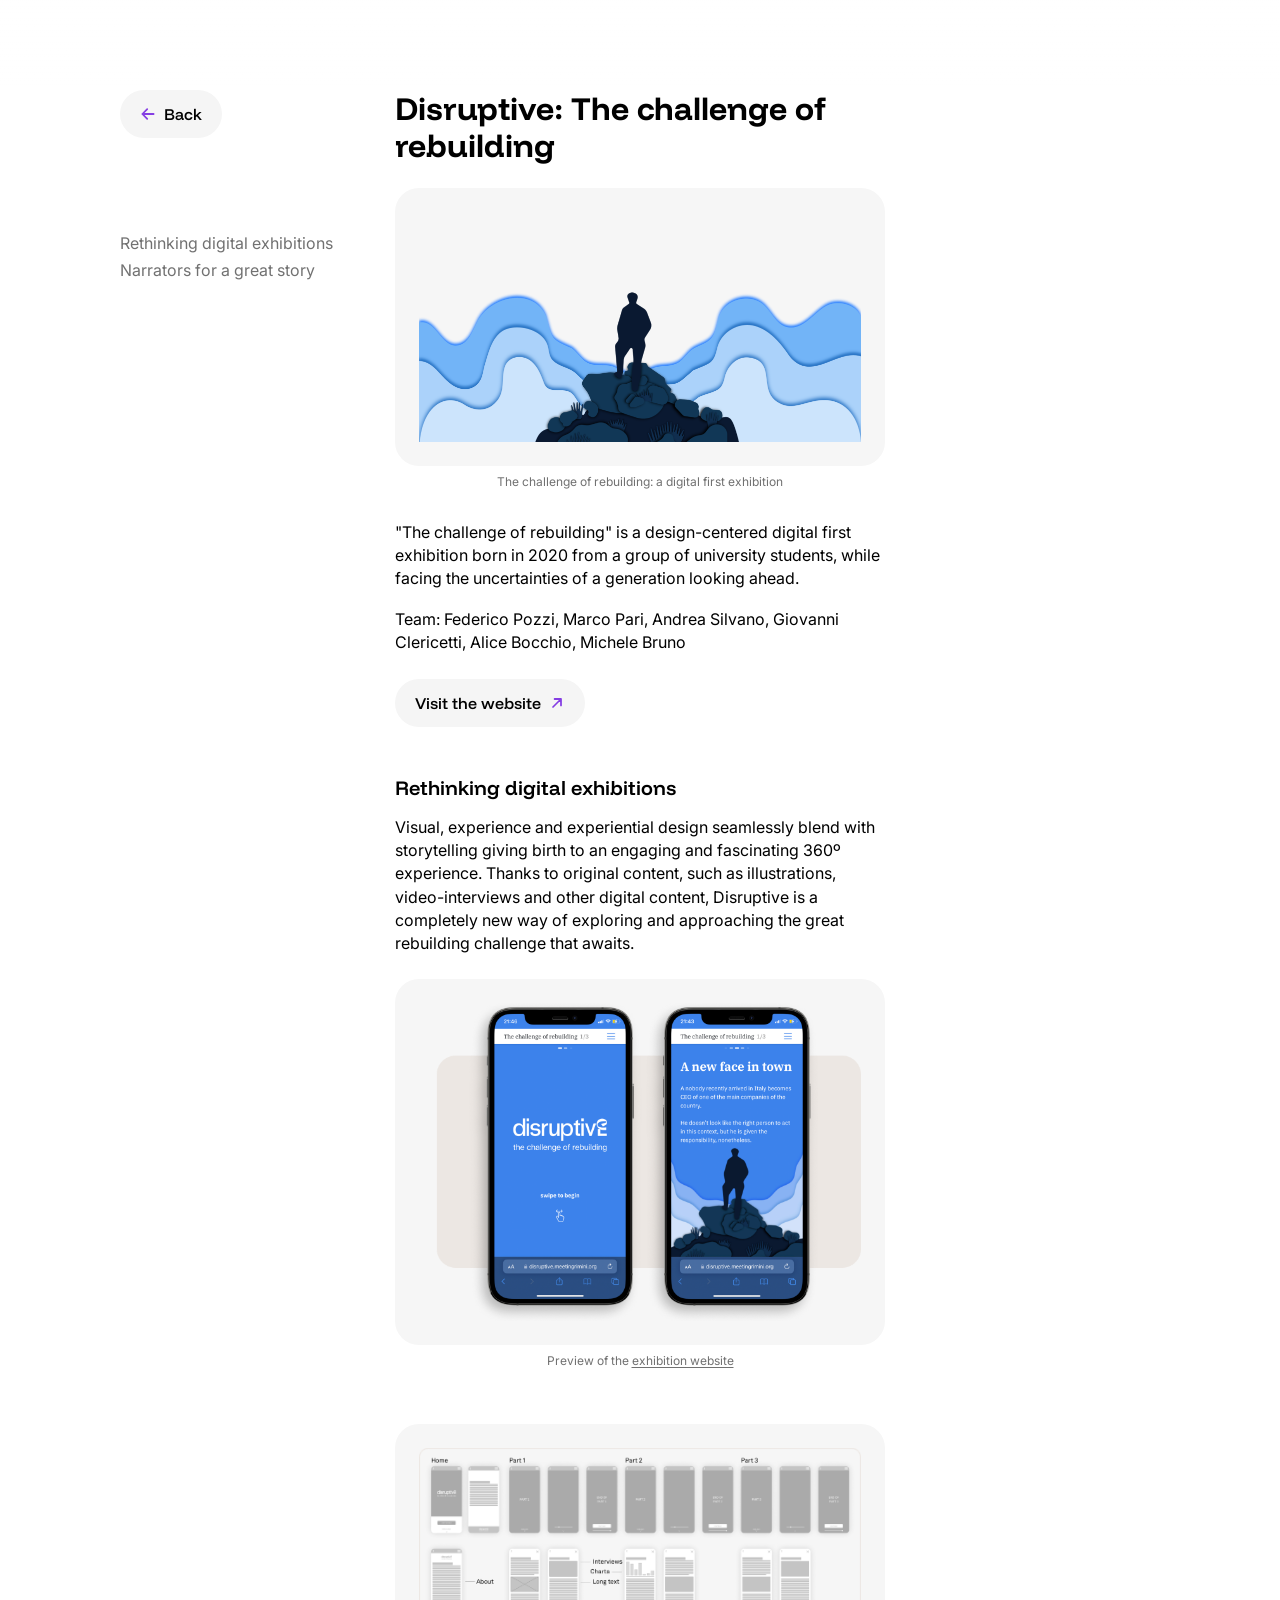
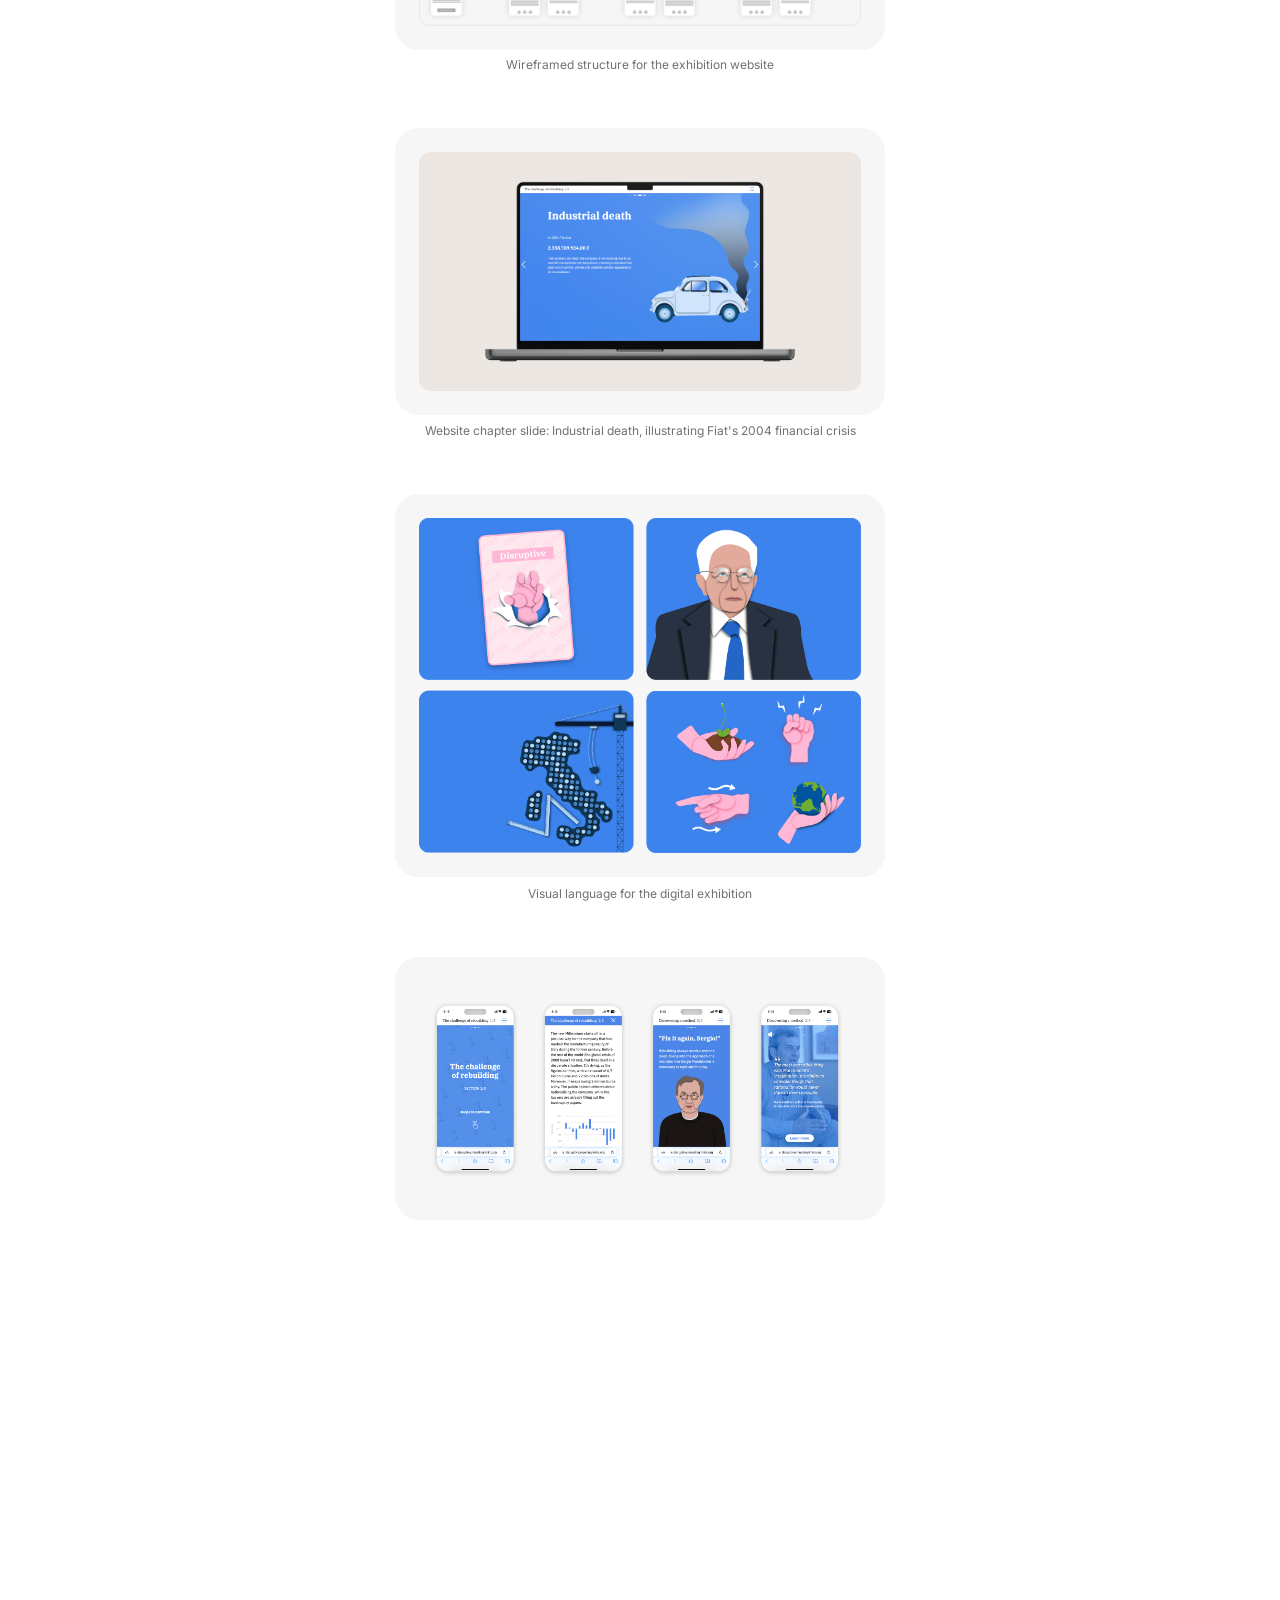
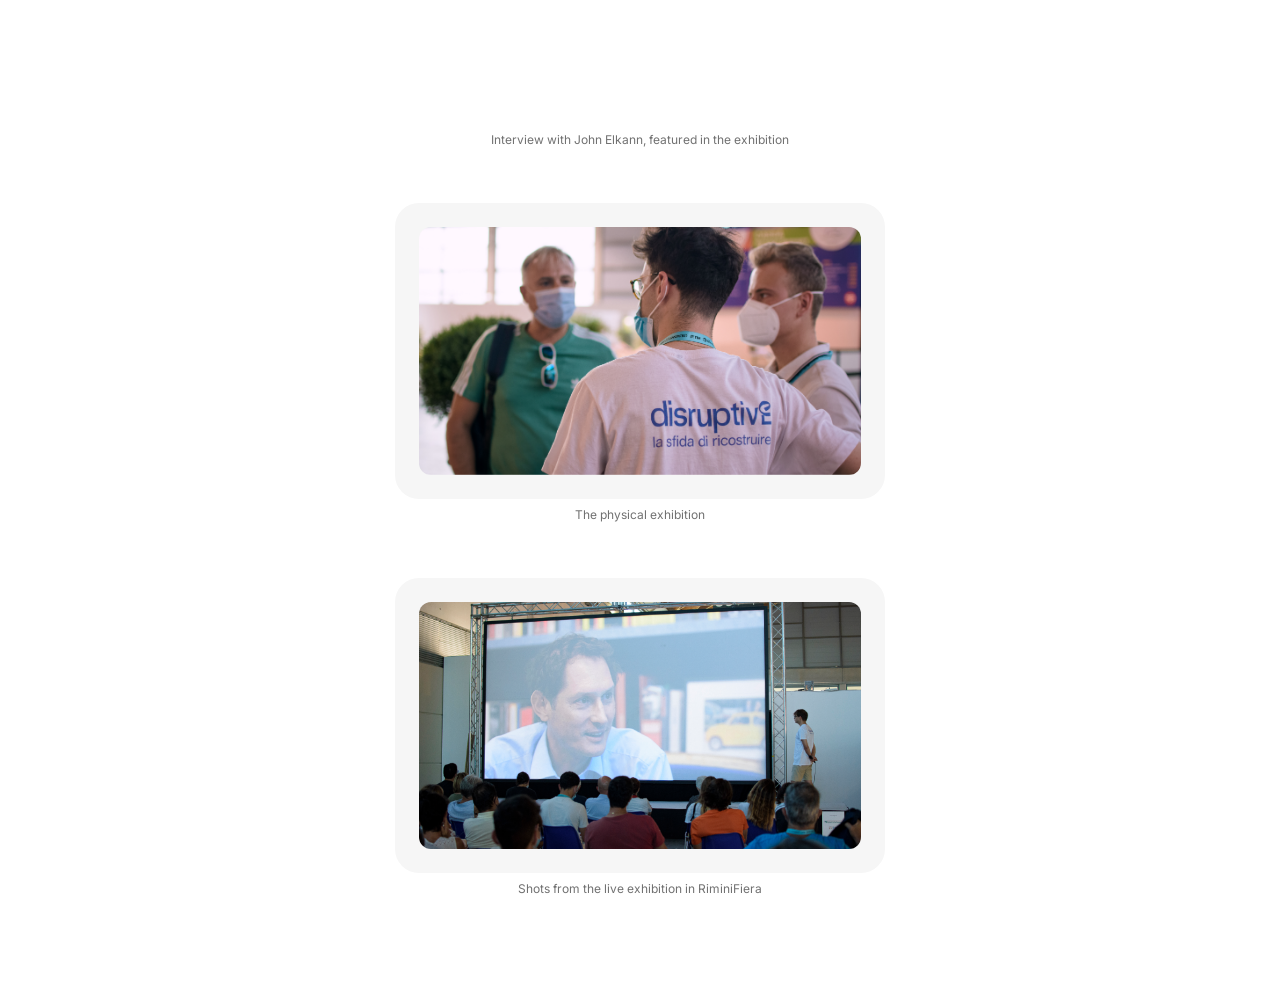
==== commit 2f8e3e8d: "27.11 update" ====
--- a/disruptive.html
+++ b/disruptive.html
@@ -16,7 +16,7 @@
     <link rel="stylesheet" href="style.css">
     <link rel="preconnect" href="https://fonts.googleapis.com">
     <link rel="preconnect" href="https://fonts.gstatic.com" crossorigin>
-    <link href="https://fonts.googleapis.com/css2?family=Funnel+Display:wght@500;700&family=Inter:wght@400;600&display=swap" rel="stylesheet">
+    <link href="https://fonts.googleapis.com/css2?family=Funnel+Display:wght@500;600;700&family=IBM+Plex+Mono:wght@700&family=Inter:wght@400;600&display=swap" rel="stylesheet">
 </head>
 <body>
     <div class="top-fade"></div>
@@ -42,46 +42,52 @@
             <div class="detail-right">
                 <h2 id="summary" class="detail-title">Disruptive: The challenge of rebuilding</h2>
                 <figure class="detail-media">
-                    <div class="project-image-wrapper">
-                        <img class="project-image" src="./images/Disruptive_thumbnail.png" alt="Disruptive: The challenge of rebuilding" />
+                    <div class="fluid-image-wrapper media-surface">
+                        <img class="fluid-image" src="./images/Disruptive_thumbnail.png" alt="Disruptive: The challenge of rebuilding" />
                     </div>
                     <p class="project-disclaimer">The challenge of rebuilding: a digital first exhibition</p>
                 </figure>
                 <p class="detail-body" style="margin-bottom: 2px;">"The challenge of rebuilding" is a design-centered digital first exhibition born in 2020 from a group of university students, while facing the uncertainties of a generation looking ahead.</p>
                 <p class="detail-body">Team: Federico Pozzi, Marco Pari, Andrea Silvano, Giovanni Clericetti, Alice Bocchio, Michele Bruno</p>
+                <div class="detail-body detail-actions">
+                    <a href="https://disruptive.meetingrimini.org/en/" class="action-btn site-btn" target="_blank" rel="noopener noreferrer">
+                        <span>Visit the website</span>
+                        <img src="./images/arrow-up-right-20.svg" class="btn-icon" alt="" />
+                    </a>
+                </div>
                 <h3 id="1" class="detail-subtitle">Rethinking digital exhibitions</h3>
                 <p class="detail-body">Visual, experience and experiential design seamlessly blend with storytelling giving birth to an engaging and fascinating 360º experience. Thanks to original content, such as illustrations, video-interviews and other digital content, Disruptive is a completely new way of exploring and approaching the great rebuilding challenge that awaits.</p>
                 <figure class="detail-media">
-                    <div class="simple-image-wrapper">
-                        <img class="simple-image" src="./images/disruptive_2.png" alt="website preview" />
+                    <div class="fluid-image-wrapper media-surface">
+                        <img class="fluid-image" src="./images/disruptive_2.png" alt="Preview of the exhibition website on two phones" />
                     </div>
-                    <p class="project-disclaimer">Preview of the exhibition website</p>
+                    <p class="project-disclaimer">Preview of the <a href="https://disruptive.meetingrimini.org/en/" target="_blank" rel="noopener noreferrer">exhibition website</a></p>
                 </figure>
 
                 <!-- image wireframe -->
                 <figure class="detail-media">
-                    <div class="fluid-image-wrapper">
+                    <div class="fluid-image-wrapper media-surface">
                         <img class="fluid-image" src="./images/disruptive-3.png" alt="digital exhibition architecture" />
                     </div>
                     <p class="project-disclaimer">Wireframed structure for the exhibition website</p>
                 </figure>
 
                 <figure class="detail-media">
-                    <div class="fluid-image-wrapper">
+                    <div class="fluid-image-wrapper media-surface is-photo">
                         <img class="fluid-image" src="./images/disruptive_4.png" alt="Website chapter slide: Industrial death, illustrating Fiat's 2004 financial crisis" />
                     </div>
                     <p class="project-disclaimer">Website chapter slide: Industrial death, illustrating Fiat's 2004 financial crisis</p>
                 </figure>
 
                 <figure class="detail-media">
-                    <div class="fluid-image-wrapper">
+                    <div class="fluid-image-wrapper media-surface">
                         <img class="fluid-image" src="./images/disruptive-6.png" alt="Visual language for the digital exhibition" />
                     </div>
                     <p class="project-disclaimer">Visual language for the digital exhibition</p>
                 </figure>
 
                 <figure class="detail-media">
-                    <div class="fluid-image-wrapper">
+                    <div class="fluid-image-wrapper media-surface">
                         <img class="fluid-image" src="./images/disruptive_5.png" alt="Mobile view of the website's storytelling chapters, featuring a Sergio Marchionne portrait and quote" />
                     </div>
                     <p class="project-disclaimer">Illustration language and usage within the exhibition</p>
@@ -98,14 +104,14 @@
                 </figure>
 
                 <figure class="detail-media">
-                    <div class="fluid-image-wrapper">
+                    <div class="fluid-image-wrapper media-surface is-photo">
                         <img class="fluid-image" src="./images/disruptive_6.png" alt="Physical exhibition" />
                     </div>
                     <p class="project-disclaimer">The physical exhibition</p>
                 </figure>
 
                 <figure class="detail-media">
-                    <div class="fluid-image-wrapper">
+                    <div class="fluid-image-wrapper media-surface is-photo">
                         <img class="fluid-image" src="./images/disruptive_7.png" alt="Physical exhibition" />
                     </div>
                     <p class="project-disclaimer">Shots from the live exhibition in RiminiFiera</p>
@@ -145,6 +151,7 @@
         updateActiveNav();
     </script>
     <script src="reveal.js"></script>
+    <script src="count-up.js"></script>
     <script src="parallax.js"></script>
 </body>
 </html>
--- a/style.css
+++ b/style.css
@@ -685,10 +685,18 @@
     --detail-margin: 120px;
     --detail-gutter: 60px;
     --placeholder: #ececec;
+    --text-body: #3e3e3e;
+    --text-info: #0065c2;
+    --surface-elevated: #f6f6f6;
+    --stroke-info: #0080f5;
 }
 
 :root[data-theme="dark"] {
     --placeholder: #1f1f1f;
+    --text-body: #d2d2d2;
+    --text-info: #4da3ff;
+    --surface-elevated: #1a1a1a;
+    --stroke-info: #0080f5;
 }
 
 .container:has(.project-detail) {
@@ -773,8 +781,8 @@
     margin: 0;
     color: var(--text-primary);
     font-family: 'Funnel Display', 'Inter', sans-serif;
-    font-size: 28px;
-    font-weight: 500;
+    font-size: 32px;
+    font-weight: 700;
     line-height: 36.8px;
 }
 
@@ -784,7 +792,7 @@
     color: var(--text-primary);
     font-family: 'Funnel Display', 'Inter', sans-serif;
     font-size: 20px;
-    font-weight: 500;
+    font-weight: 600;
     line-height: normal;
     text-wrap: balance;
 }
@@ -799,6 +807,20 @@
 }
 
 .detail-body strong {
+    font-weight: 600;
+}
+
+/* Intro text block: grey body copy, a blue lead-in line and 10px between paragraphs */
+.detail-body.is-soft {
+    color: var(--text-body);
+}
+
+.detail-text p + p {
+    margin-top: 10px;
+}
+
+.detail-lead {
+    color: var(--text-info);
     font-weight: 600;
 }
 
@@ -864,6 +886,136 @@
     line-height: 15px;
 }
 
+/* Media surface: the same soft elevated surface as the Plans prototype frame.
+   It follows the theme (light / dark) and the image sits inside it with padding
+   and its natural proportions, so the rounded corners never cut the content. */
+.media-surface {
+    padding: 24px;
+    border-radius: 24px;
+    overflow: hidden;
+    background-color: var(--surface-elevated);
+    transition: background-color 0.3s ease;
+}
+
+/* keep the scroll-reveal fade-in and the theme colour fade together */
+.media-surface.reveal-image {
+    transition: opacity 1.1s cubic-bezier(0.22, 1, 0.36, 1),
+                transform 1.1s cubic-bezier(0.22, 1, 0.36, 1),
+                background-color 0.3s ease;
+}
+
+.detail-media .media-surface .fluid-image {
+    height: auto;
+    border-radius: 0;
+}
+
+/* Full-bleed images (photos, screenshots with their own background) get a soft corner of their own */
+.detail-media .media-surface.is-photo .fluid-image {
+    border-radius: 12px;
+}
+
+@media (max-width: 480px) {
+    .media-surface {
+        padding: 16px;
+        border-radius: 20px;
+    }
+
+    .detail-media .media-surface.is-photo .fluid-image {
+        border-radius: 10px;
+    }
+}
+
+/* Links inside captions: underlined, darker on hover */
+.project-disclaimer a {
+    color: inherit;
+    text-decoration: underline;
+    text-underline-offset: 2px;
+    transition: color 0.1s ease;
+}
+
+.project-disclaimer a:hover {
+    color: var(--text-primary);
+}
+
+/* Link button under the intro (e.g. "Visit the website") */
+.detail-actions {
+    padding-top: 24px;
+}
+
+.site-btn {
+    font-family: 'Funnel Display', 'Inter', sans-serif;
+    font-size: 16px;
+    font-weight: 500;
+    line-height: normal;
+}
+
+.site-btn .btn-icon {
+    width: 16px;
+    height: 16px;
+}
+
+/* Numbers section: three outlined cards, the values count up when they scroll into view */
+.detail-stats {
+    display: flex;
+    gap: 12px;
+    align-items: stretch;
+}
+
+.stat {
+    flex: 1 1 0;
+    min-width: 0;
+    height: 127px;
+    padding: 10px;
+    display: flex;
+    flex-direction: column;
+    align-items: center;
+    justify-content: center;
+    gap: 2px;
+    background-color: var(--surface-elevated);
+    border-bottom: 1px solid var(--stroke-info);
+    border-radius: 24px;
+    text-align: center;
+    overflow: hidden;
+}
+
+.stat-value {
+    margin: 0;
+    color: var(--text-info);
+    font-family: 'IBM Plex Mono', ui-monospace, monospace;
+    font-size: 32px;
+    font-weight: 700;
+    line-height: 36.8px;
+    white-space: nowrap;
+}
+
+.stat-label {
+    margin: 0;
+    color: var(--text-primary);
+    font-size: 12px;
+    font-weight: 400;
+    line-height: normal;
+}
+
+@media (max-width: 480px) {
+    .detail-stats {
+        gap: 8px;
+    }
+
+    .stat {
+        padding: 8px;
+        border-radius: 20px;
+    }
+
+    .stat-value {
+        font-size: 24px;
+        line-height: 30px;
+    }
+
+    .stat-label {
+        font-size: 11px;
+    }
+}
+
 /* Image placeholders: grey box with a label */
 .project-image-wrapper.is-placeholder {
     display: flex;
@@ -1000,23 +1152,6 @@
     display: block;
 }
 
-/* Grid overlay on the project pages (desktop): 8 columns in red at 5% opacity.
-   Delete this block to hide it. */
-@media (min-width: 1101px) {
-    body:has(.project-detail)::before {
-        content: "";
-        position: fixed;
-        top: 0;
-        bottom: 0;
-        left: var(--detail-margin);
-        right: var(--detail-margin);
-        background-image: linear-gradient(90deg, rgba(255, 0, 0, 0.05) calc(100% - var(--detail-gutter)), transparent 0);
-        background-size: calc((100% + var(--detail-gutter)) / 8) 100%;
-        pointer-events: none;
-        z-index: 2000;
-    }
-}
-
 /* Make project card content a link */
 a.project-content {
     text-decoration: none;
@@ -1099,3 +1234,123 @@
         display: none;
     }
 }
+
+/* Interactive prototype frame (Plans › The challenge).
+   Matches the Figma "Competitive benchmark" card: soft elevated surface, 24px radius,
+   phone in the middle, light / dark switch in the upper right corner.
+   The frame has its own theme (data-theme) so the switch only affects the frame and the prototype. */
+.proto-frame {
+    --pf-bg: #f6f6f6;
+    --pf-track: #ffffff;
+    --pf-track-border: #dcdcdc;
+    --pf-thumb: #ececec;
+    position: relative;
+    width: 100%;
+    height: 680px;
+    border-radius: 24px;
+    overflow: hidden;
+    background-color: var(--pf-bg);
+    transition: background-color 0.3s ease;
+    /* Figma prototype-style touch cursor */
+    cursor: url("data:image/svg+xml,%3Csvg%20xmlns=%27http://www.w3.org/2000/svg%27%20width=%2734%27%20height=%2734%27%20viewBox=%270%200%2034%2034%27%3E%3Ccircle%20cx=%2717.0%27%20cy=%2717.0%27%20r=%2714.5%27%20fill=%27none%27%20stroke=%27rgba%280%2C0%2C0%2C.28%29%27%20stroke-width=%271.5%27/%3E%3Ccircle%20cx=%2717.0%27%20cy=%2717.0%27%20r=%2712.25%27%20fill=%27rgba%28128%2C128%2C128%2C.5%29%27%20stroke=%27rgba%28255%2C255%2C255%2C.95%29%27%20stroke-width=%271.5%27/%3E%3C/svg%3E") 17 17, auto;
+}
+
+.proto-frame:active {
+    cursor: url("data:image/svg+xml,%3Csvg%20xmlns=%27http://www.w3.org/2000/svg%27%20width=%2726%27%20height=%2726%27%20viewBox=%270%200%2026%2026%27%3E%3Ccircle%20cx=%2713.0%27%20cy=%2713.0%27%20r=%2710.5%27%20fill=%27none%27%20stroke=%27rgba%280%2C0%2C0%2C.28%29%27%20stroke-width=%271.5%27/%3E%3Ccircle%20cx=%2713.0%27%20cy=%2713.0%27%20r=%278.25%27%20fill=%27rgba%28128%2C128%2C128%2C.7%29%27%20stroke=%27rgba%28255%2C255%2C255%2C.95%29%27%20stroke-width=%271.5%27/%3E%3C/svg%3E") 13 13, auto;
+}
+
+.proto-frame[data-theme="dark"] {
+    --pf-bg: #1a1a1a;
+    --pf-track: #262626;
+    --pf-track-border: #3a3a3a;
+    --pf-thumb: #3a3a3a;
+}
+
+.proto-iframe {
+    position: absolute;
+    inset: 0;
+    width: 100%;
+    height: 100%;
+    border: 0;
+    background: transparent;
+}
+
+.proto-switch {
+    position: absolute;
+    top: 16px;
+    right: 16px;
+    z-index: 2;
+    padding: 0;
+    border: none;
+    background: none;
+    cursor: pointer;
+    -webkit-tap-highlight-color: transparent;
+}
+
+.proto-switch-track {
+    position: relative;
+    display: flex;
+    align-items: center;
+    justify-content: space-between;
+    box-sizing: border-box;
+    width: 60px;
+    height: 32px;
+    padding: 3px;
+    border-radius: 100px;
+    background-color: var(--pf-track);
+    border: 1px solid var(--pf-track-border);
+    transition: background-color 0.3s ease, border-color 0.3s ease;
+}
+
+.proto-switch-thumb {
+    position: absolute;
+    top: 50%;
+    left: 3px;
+    width: 24px;
+    height: 24px;
+    border-radius: 50%;
+    background-color: var(--pf-thumb);
+    box-shadow: 0 1px 2px rgba(0, 0, 0, 0.15);
+    transform: translateY(-50%);
+    transition: transform 0.25s ease, background-color 0.3s ease;
+}
+
+.proto-switch[aria-checked="true"] .proto-switch-thumb {
+    transform: translateY(-50%) translateX(28px);
+}
+
+.proto-switch-icon {
+    position: relative;
+    z-index: 1;
+    width: 24px;
+    height: 24px;
+    display: flex;
+    align-items: center;
+    justify-content: center;
+    opacity: 0.45;
+    transition: opacity 0.25s ease;
+}
+
+.proto-switch-icon img {
+    width: 16px;
+    height: 16px;
+    display: block;
+}
+
+.proto-switch[aria-checked="false"] .proto-switch-icon-sun,
+.proto-switch[aria-checked="true"] .proto-switch-icon-moon {
+    opacity: 1;
+}
+
+.proto-switch:focus-visible {
+    outline: 2px solid var(--accent-blue);
+    outline-offset: 2px;
+    border-radius: 100px;
+}
+
+/* keep the page's scroll-reveal fade-in and the theme colour fade together */
+.proto-frame.reveal-image {
+    transition: opacity 1.1s cubic-bezier(0.22, 1, 0.36, 1),
+                transform 1.1s cubic-bezier(0.22, 1, 0.36, 1),
+                background-color 0.3s ease;
+}
